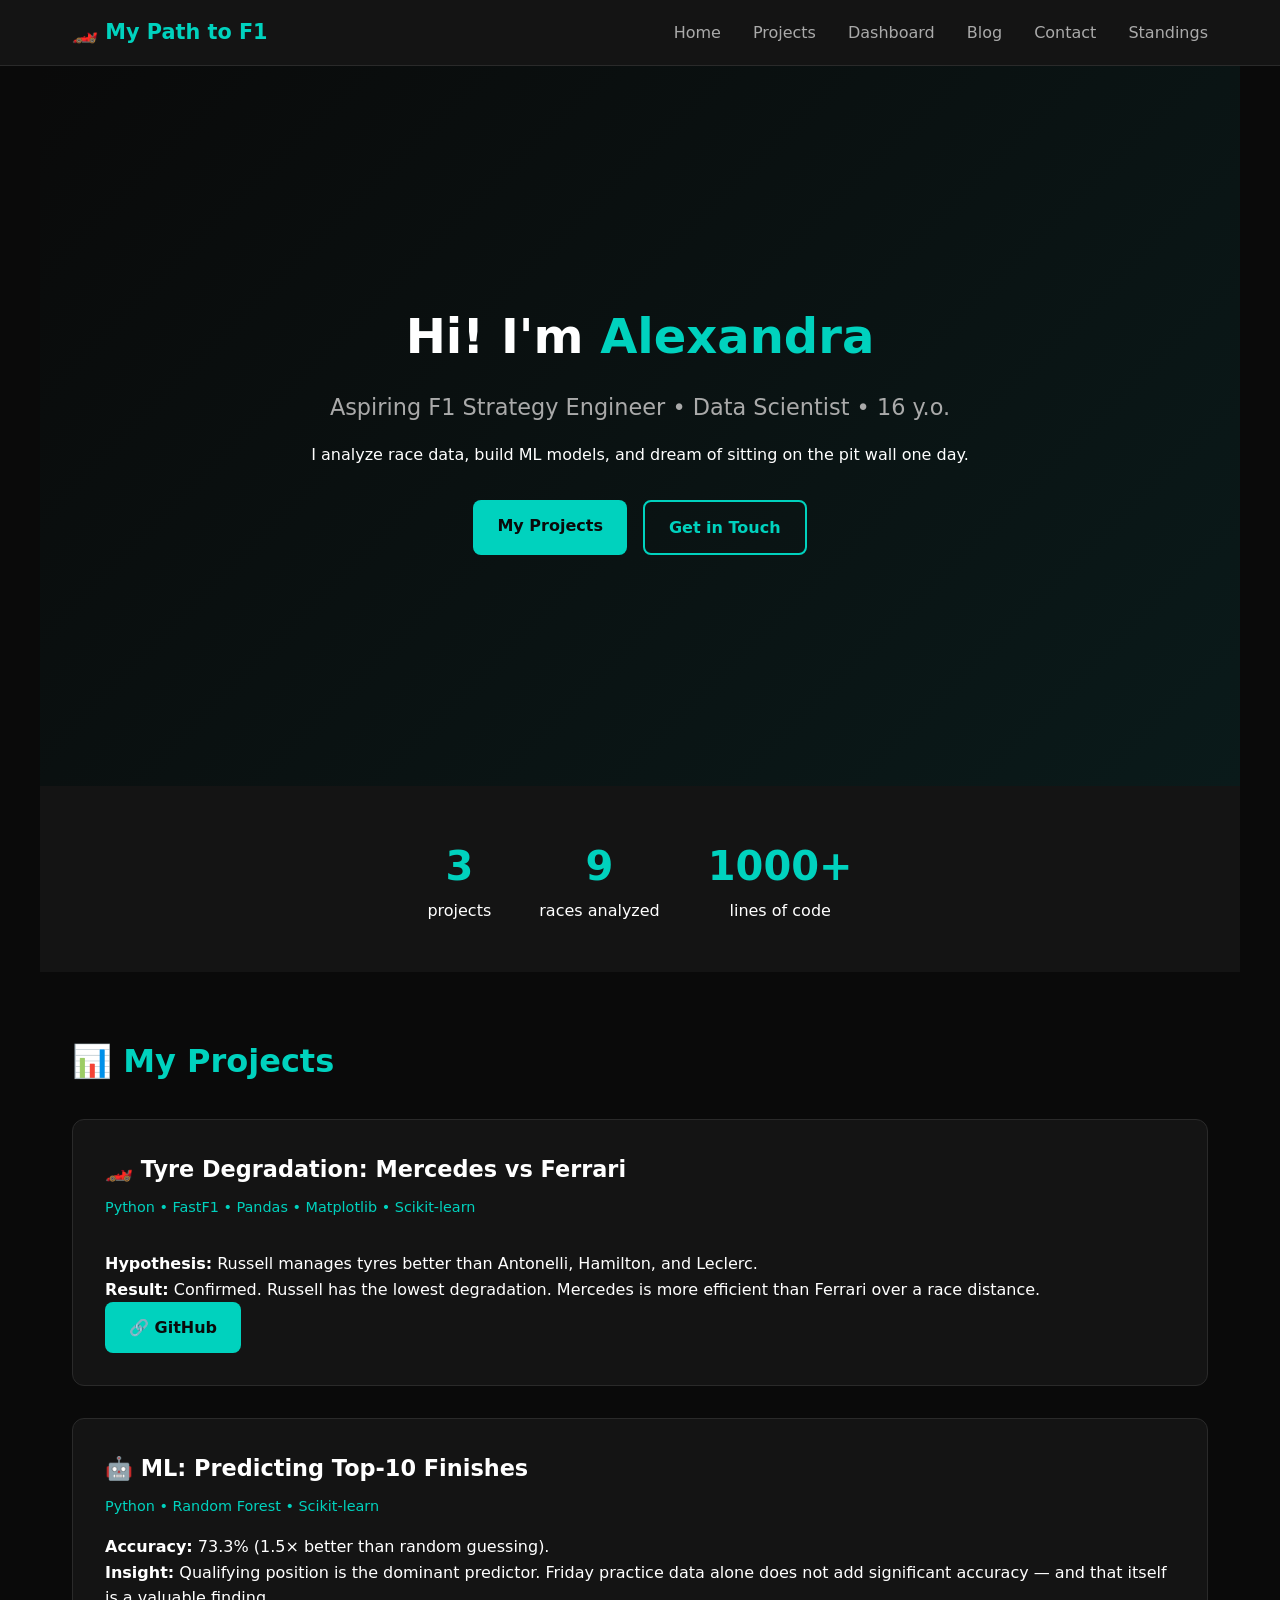
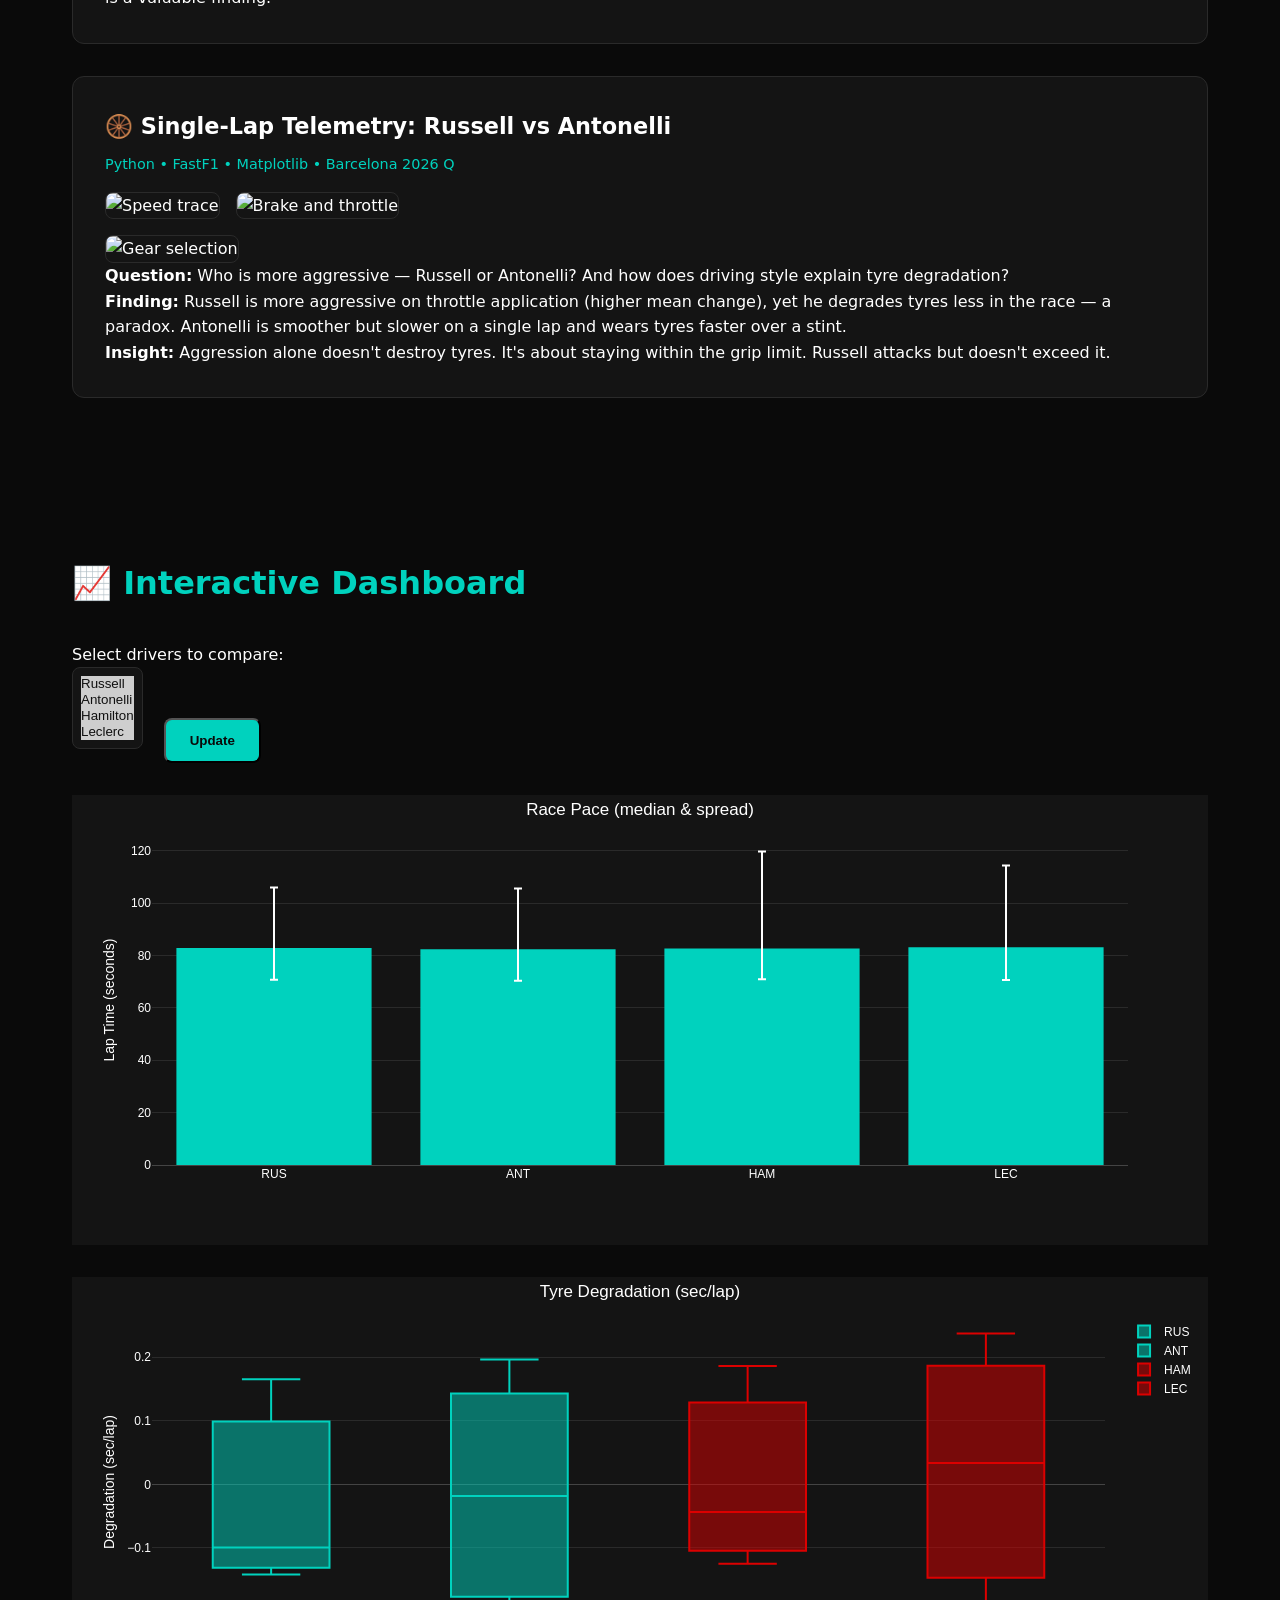
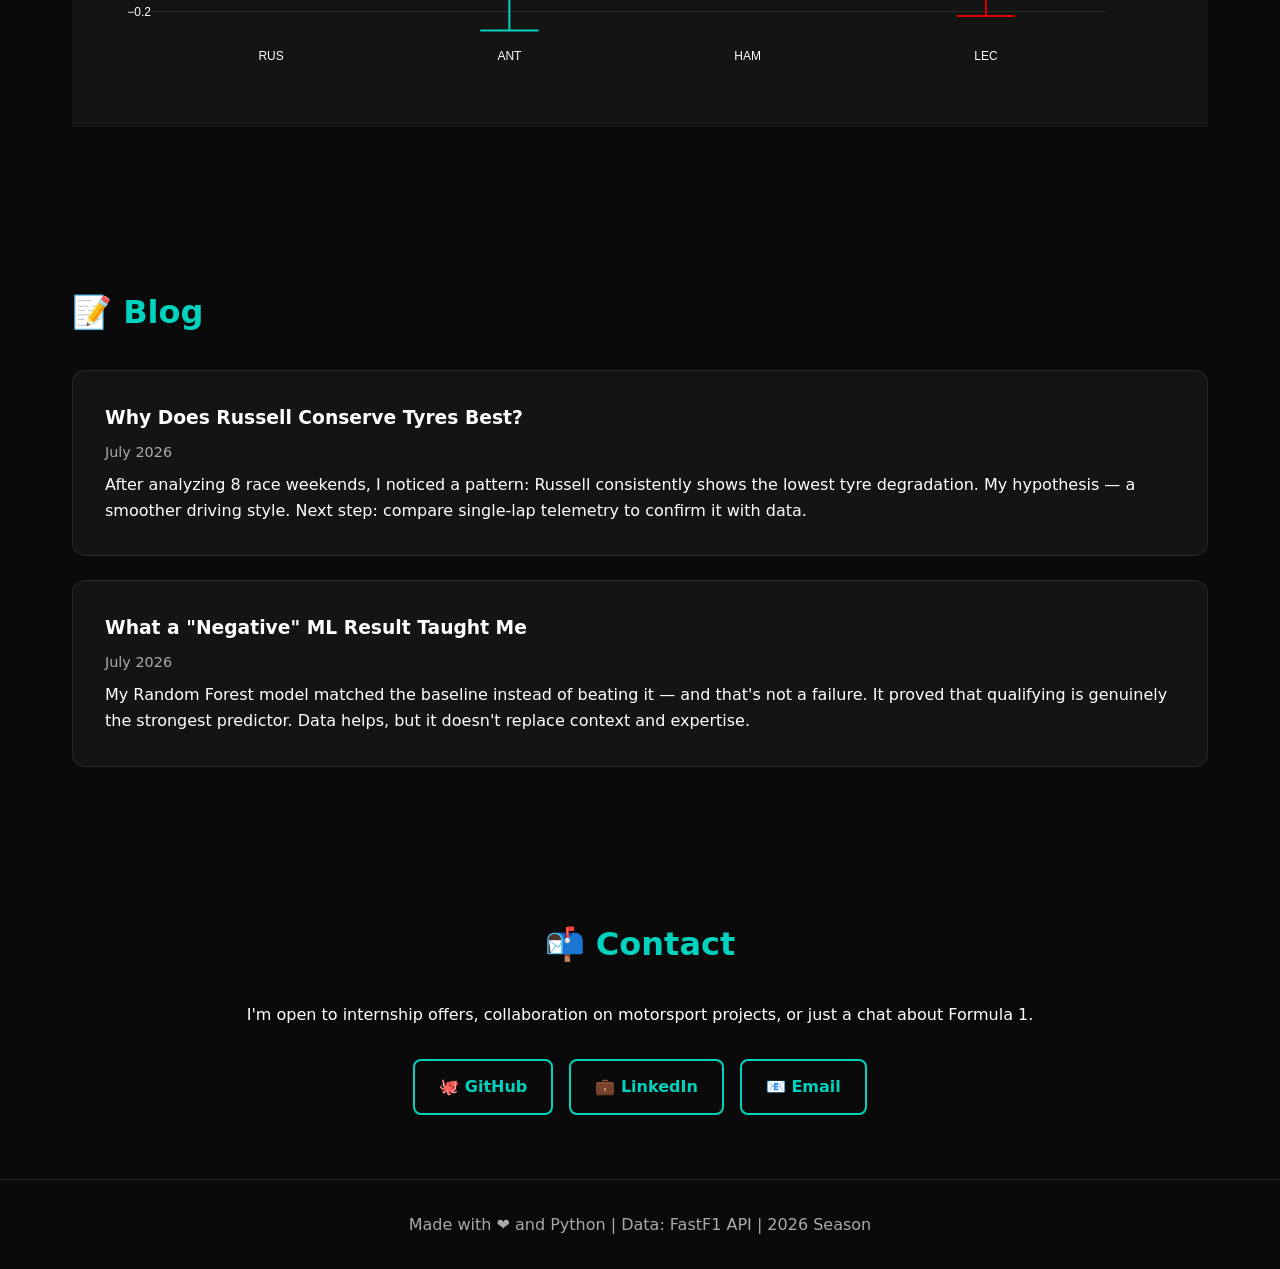
==== index.html @ 81113332 "Update index.html" ====
<!DOCTYPE html>
<html lang="en">

<head>
    <meta charset="UTF-8">
    <meta name="viewport" content="width=device-width, initial-scale=1.0">
    <title>My Path to F1 | Portfolio</title>
    <link rel="stylesheet" href="style.css">
    <script src="https://cdn.plot.ly/plotly-2.32.0.min.js"></script>
</head>

<body>

    <!-- Navigation -->
    <nav>
        <div class="nav-container">
            <a href="#" class="logo">🏎️ My Path to F1</a>
            <ul>
                <li><a href="#hero">Home</a></li>
                <li><a href="#projects">Projects</a></li>
                <li><a href="#dashboard">Dashboard</a></li>
                <li><a href="#blog">Blog</a></li>
                <li><a href="#contact">Contact</a></li>
                <li><a href="standings.html">Standings</a></li>
            </ul>
        </div>
    </nav>

    <!-- Hero -->
    <section id="hero">
        <div class="hero-content">
            <h1>Hi! I'm <span class="accent">Alexandra</span></h1>
            <p class="subtitle">Aspiring F1 Strategy Engineer • Data Scientist • 16 y.o.</p>
            <p>I analyze race data, build ML models, and dream of sitting on the pit wall one day.</p>
            <div class="hero-buttons">
                <a href="#projects" class="btn btn-primary">My Projects</a>
                <a href="#contact" class="btn btn-outline">Get in Touch</a>
            </div>
        </div>
    </section>

    <!-- Stats -->
    <section id="stats">
        <div class="stat"><span class="stat-number">3</span> projects</div>
        <div class="stat"><span class="stat-number">9</span> races analyzed</div>
        <div class="stat"><span class="stat-number">1000+</span> lines of code</div>
    </section>

    <!-- Projects -->
    <section id="projects">
        <h2>📊 My Projects</h2>

        <!-- Project 1 -->
        <div class="project-card">
            <h3>🏎️ Tyre Degradation: Mercedes vs Ferrari</h3>
            <p class="project-tags">Python • FastF1 • Pandas • Matplotlib • Scikit-learn</p>
            <div class="project-images">
            </div>
            <p><strong>Hypothesis:</strong> Russell manages tyres better than Antonelli, Hamilton, and Leclerc.</p>
            <p><strong>Result:</strong> Confirmed. Russell has the lowest degradation. Mercedes is more efficient than Ferrari over a race distance.</p>
            <a href="https://github.com/sasha2203sasha/mercedes-2026-analysis" class="btn btn-primary" target="_blank">🔗 GitHub</a>
        </div>

        <!-- Project 2 -->
        <div class="project-card">
            <h3>🤖 ML: Predicting Top-10 Finishes</h3>
            <p class="project-tags">Python • Random Forest • Scikit-learn</p>
            <p><strong>Accuracy:</strong> 73.3% (1.5× better than random guessing).</p>
            <p><strong>Insight:</strong> Qualifying position is the dominant predictor. Friday practice data alone does not add significant accuracy — and that itself is a valuable finding.</p>
        </div>

        <!-- Project 3 -->
<div class="project-card">
<h3>🛞 Single-Lap Telemetry: Russell vs Antonelli</h3>
<p class="project-tags">Python • FastF1 • Matplotlib • Barcelona 2026 Q</p>
<div class="project-images">
<img src="outputs/telemetry_speed.png" alt="Speed trace" class="project-img">
<img src="outputs/telemetry_brake_throttle.png" alt="Brake and throttle" class="project-img">
</div>
<img src="outputs/telemetry_gears.png" alt="Gear selection" class="project-img single">
<p><strong>Question:</strong> Who is more aggressive — Russell or Antonelli? And how does driving style explain tyre degradation?</p>
<p><strong>Finding:</strong> Russell is more aggressive on throttle application (higher mean change), yet he degrades tyres less in the race — a paradox. Antonelli is smoother but slower on a single lap and wears tyres faster over a stint.</p>
<p><strong>Insight:</strong> Aggression alone doesn't destroy tyres. It's about staying within the grip limit. Russell attacks but doesn't exceed it.</p>
</div>
    </section>

    <!-- Dashboard -->
    <section id="dashboard">
        <h2>📈 Interactive Dashboard</h2>
        <p>Select drivers to compare:</p>
        <div id="dashboard-controls">
            <select id="driver-select" multiple>
<option value="RUS" selected>Russell</option>
<option value="ANT" selected>Antonelli</option>
<option value="HAM" selected>Hamilton</option>
<option value="LEC" selected>Leclerc</option>
</select>
            <button onclick="updateDashboard()" class="btn btn-primary">Update</button>
        </div>
        <div id="plot-pace"></div>
        <div id="plot-deg"></div>
    </section>

    <!-- Blog -->
    <section id="blog">
        <h2>📝 Blog</h2>

        <div class="blog-post">
            <h3>Why Does Russell Conserve Tyres Best?</h3>
            <p class="blog-date">July 2026</p>
            <p>After analyzing 8 race weekends, I noticed a pattern: Russell consistently shows the lowest tyre degradation. My hypothesis — a smoother driving style. Next step: compare single-lap telemetry to confirm it with data.</p>
        </div>

        <div class="blog-post">
            <h3>What a "Negative" ML Result Taught Me</h3>
            <p class="blog-date">July 2026</p>
            <p>My Random Forest model matched the baseline instead of beating it — and that's not a failure. It proved that qualifying is genuinely the strongest predictor. Data helps, but it doesn't replace context and expertise.</p>
        </div>
    </section>

    <!-- Contact -->
    <section id="contact">
        <h2>📬 Contact</h2>
        <p>I'm open to internship offers, collaboration on motorsport projects, or just a chat about Formula 1.</p>
        <div class="contact-links">
            <a href="https://github.com/sasha2203sasha" class="btn btn-outline" target="_blank">🐙 GitHub</a>
            <a href="https://www.linkedin.com/in/alexandra-zharskaya-9a3b1841b?trk=feed_main-feed-card_feed-actor-name" class="btn btn-outline" target="_blank">💼 LinkedIn</a>
            <a href="mailto:sashazharskaya@gmail.com" class="btn btn-outline">📧 Email</a>
        </div>
    </section>

    <!-- Footer -->
    <footer>
        <p>Made with ❤️ and Python | Data: FastF1 API | 2026 Season</p>
    </footer>

    <script src="script.js"></script>
</body>

</html>
---- style.css ----
/* ─── F1 Тёмная тема ─── */

:root {
    --bg: #0a0a0a;
    --surface: #141414;
    --accent: #00D2BE;
    --red: #DC0000;
    --text: #ffffff;
    --text-secondary: #aaaaaa;
    --border: #2a2a2a;
}

* {
    margin: 0;
    padding: 0;
    box-sizing: border-box;
}

body {
    font-family: 'Segoe UI', system-ui, sans-serif;
    background: var(--bg);
    color: var(--text);
    line-height: 1.6;
}


/* Навигация */

nav {
    background: var(--surface);
    border-bottom: 1px solid var(--border);
    position: sticky;
    top: 0;
    z-index: 1000;
    padding: 1rem 0;
}

.nav-container {
    max-width: 1200px;
    margin: 0 auto;
    display: flex;
    justify-content: space-between;
    align-items: center;
    padding: 0 2rem;
}

.logo {
    font-size: 1.3rem;
    font-weight: bold;
    color: var(--accent);
    text-decoration: none;
}

nav ul {
    display: flex;
    list-style: none;
    gap: 2rem;
}

nav a {
    color: var(--text-secondary);
    text-decoration: none;
    transition: color 0.3s;
}

nav a:hover {
    color: var(--accent);
}


/* Hero */

#hero {
    min-height: 80vh;
    display: flex;
    align-items: center;
    justify-content: center;
    text-align: center;
    padding: 2rem;
    background: linear-gradient(135deg, var(--bg) 0%, #0a1a1a 100%);
}

.hero-content {
    max-width: 800px;
}

#hero h1 {
    font-size: 3rem;
    margin-bottom: 1rem;
}

.accent {
    color: var(--accent);
}

.subtitle {
    font-size: 1.4rem;
    color: var(--text-secondary);
    margin-bottom: 1rem;
}

.hero-buttons {
    margin-top: 2rem;
    display: flex;
    gap: 1rem;
    justify-content: center;
}


/* Кнопки */

.btn {
    padding: 0.8rem 1.5rem;
    border-radius: 8px;
    text-decoration: none;
    font-weight: 600;
    transition: all 0.3s;
    display: inline-block;
}

.btn-primary {
    background: var(--accent);
    color: var(--bg);
}

.btn-primary:hover {
    background: #00ffe5;
    transform: translateY(-2px);
}

.btn-outline {
    border: 2px solid var(--accent);
    color: var(--accent);
}

.btn-outline:hover {
    background: var(--accent);
    color: var(--bg);
}


/* Статистика */

#stats {
    display: flex;
    justify-content: center;
    gap: 3rem;
    padding: 3rem 2rem;
    background: var(--surface);
    flex-wrap: wrap;
}

.stat {
    text-align: center;
}

.stat-number {
    display: block;
    font-size: 2.5rem;
    font-weight: bold;
    color: var(--accent);
}


/* Секции */

section {
    max-width: 1200px;
    margin: 0 auto;
    padding: 4rem 2rem;
}

h2 {
    font-size: 2rem;
    margin-bottom: 2rem;
    color: var(--accent);
}


/* Проекты */

.project-card {
    background: var(--surface);
    border: 1px solid var(--border);
    border-radius: 12px;
    padding: 2rem;
    margin-bottom: 2rem;
}

.project-card h3 {
    font-size: 1.4rem;
    margin-bottom: 0.5rem;
}

.project-tags {
    color: var(--accent);
    font-size: 0.9rem;
    margin-bottom: 1rem;
}

.project-images {
    display: flex;
    gap: 1rem;
    margin: 1rem 0;
    flex-wrap: wrap;
}

.project-img {
    max-width: 48%;
    border-radius: 8px;
    border: 1px solid var(--border);
}

.project-img.single {
    max-width: 100%;
}


/* Дашборд */

#dashboard-controls {
    margin-bottom: 2rem;
}

#driver-select {
    background: var(--surface);
    color: var(--text);
    border: 1px solid var(--border);
    padding: 0.5rem;
    border-radius: 8px;
    margin-right: 1rem;
}

#plot-pace,
#plot-deg {
    margin-bottom: 2rem;
}


/* Блог */

.blog-post {
    background: var(--surface);
    border: 1px solid var(--border);
    border-radius: 12px;
    padding: 2rem;
    margin-bottom: 1.5rem;
}

.blog-date {
    color: var(--text-secondary);
    font-size: 0.9rem;
    margin: 0.5rem 0;
}


/* Контакты */

#contact {
    text-align: center;
}

.contact-links {
    display: flex;
    gap: 1rem;
    justify-content: center;
    margin-top: 2rem;
    flex-wrap: wrap;
}


/* Футер */

footer {
    text-align: center;
    padding: 2rem;
    color: var(--text-secondary);
    border-top: 1px solid var(--border);
}


/* Адаптив */

@media (max-width: 768px) {
    nav ul {
        gap: 1rem;
    }
    #hero h1 {
        font-size: 2rem;
    }
    .project-img {
        max-width: 100%;
    }
}
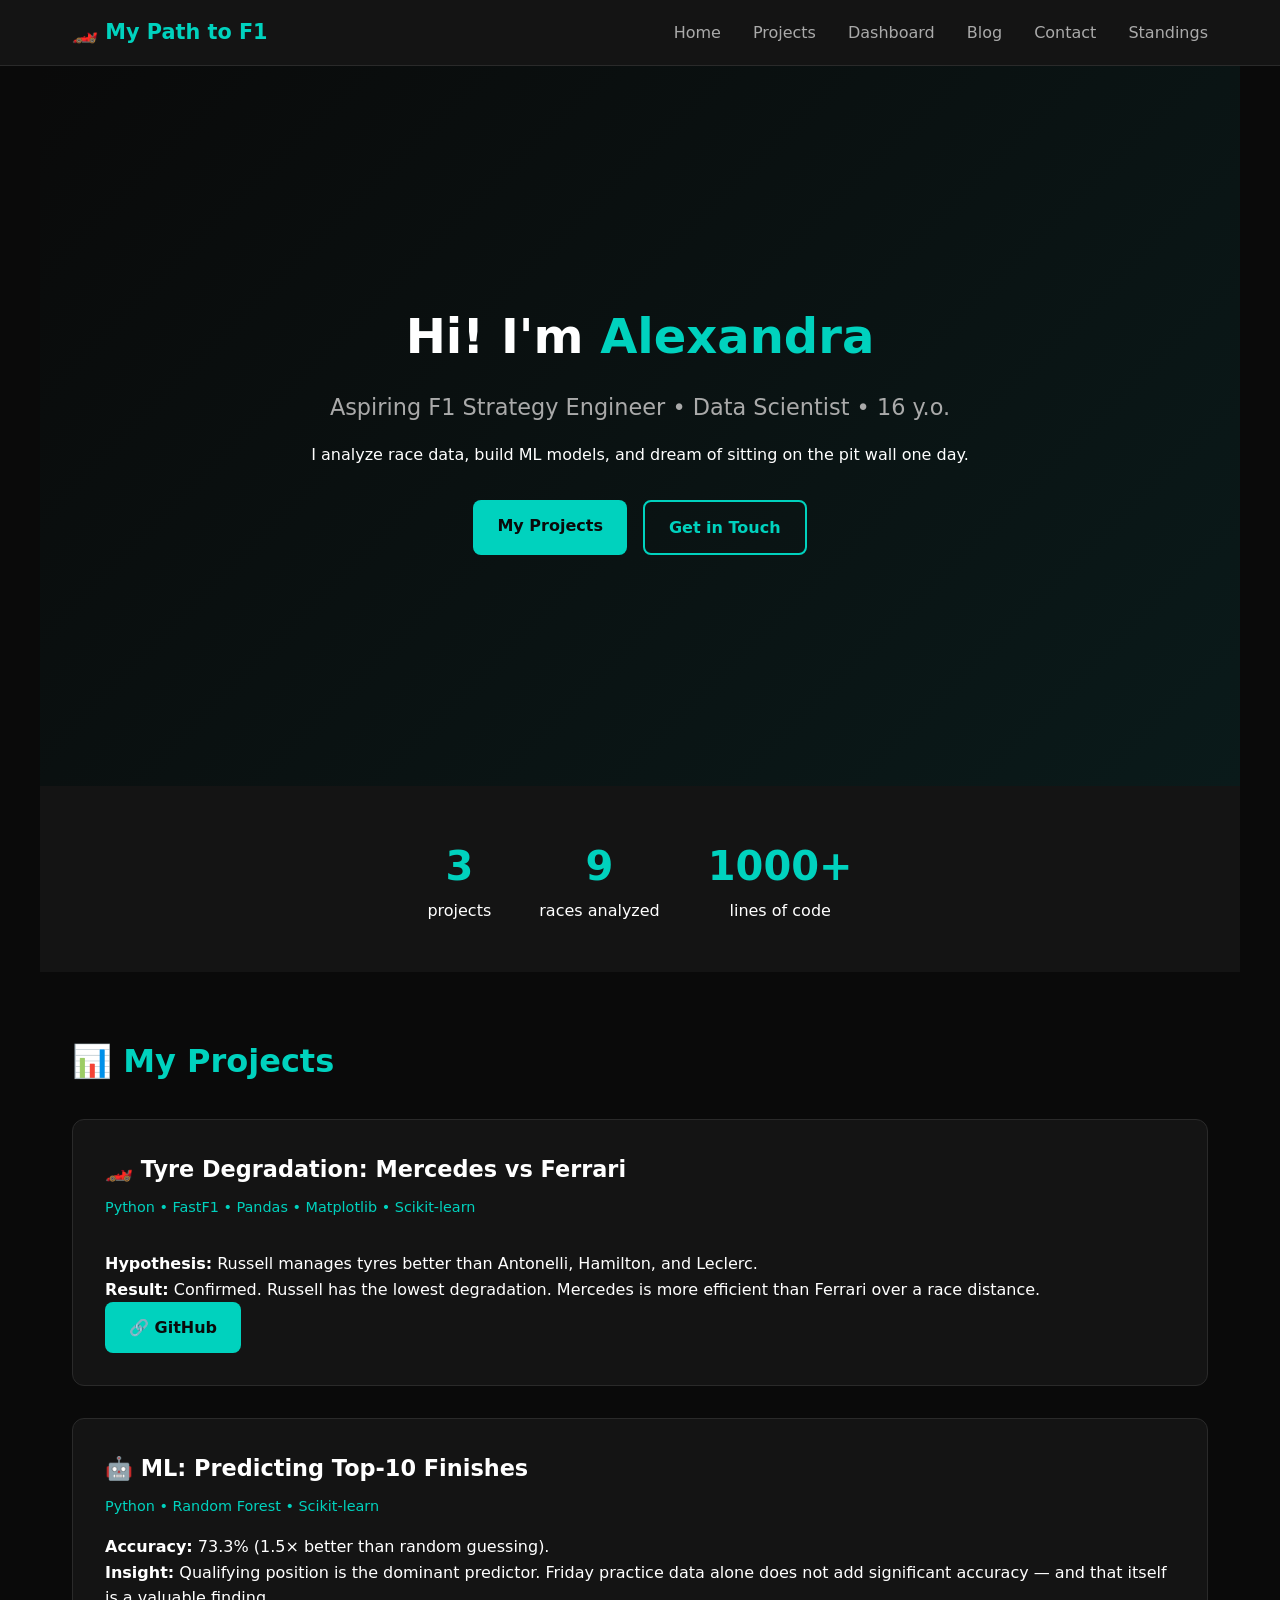
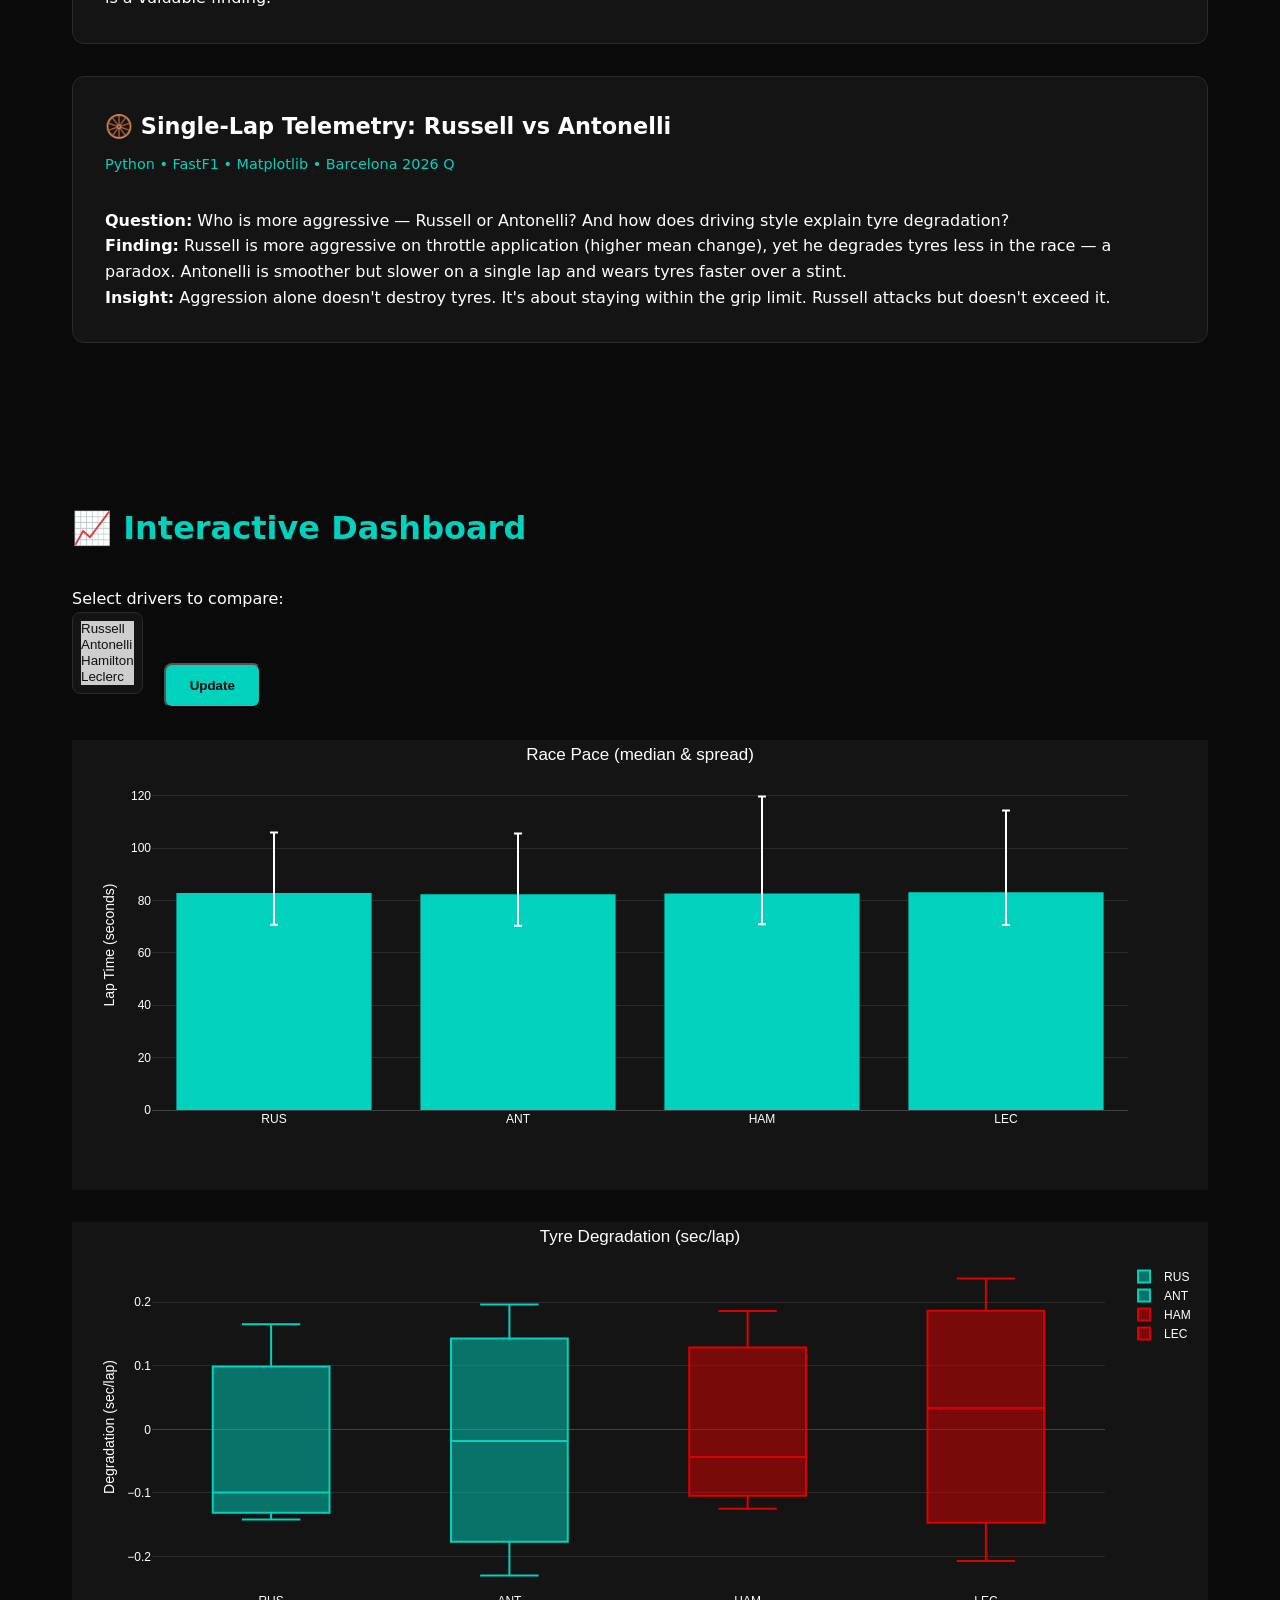
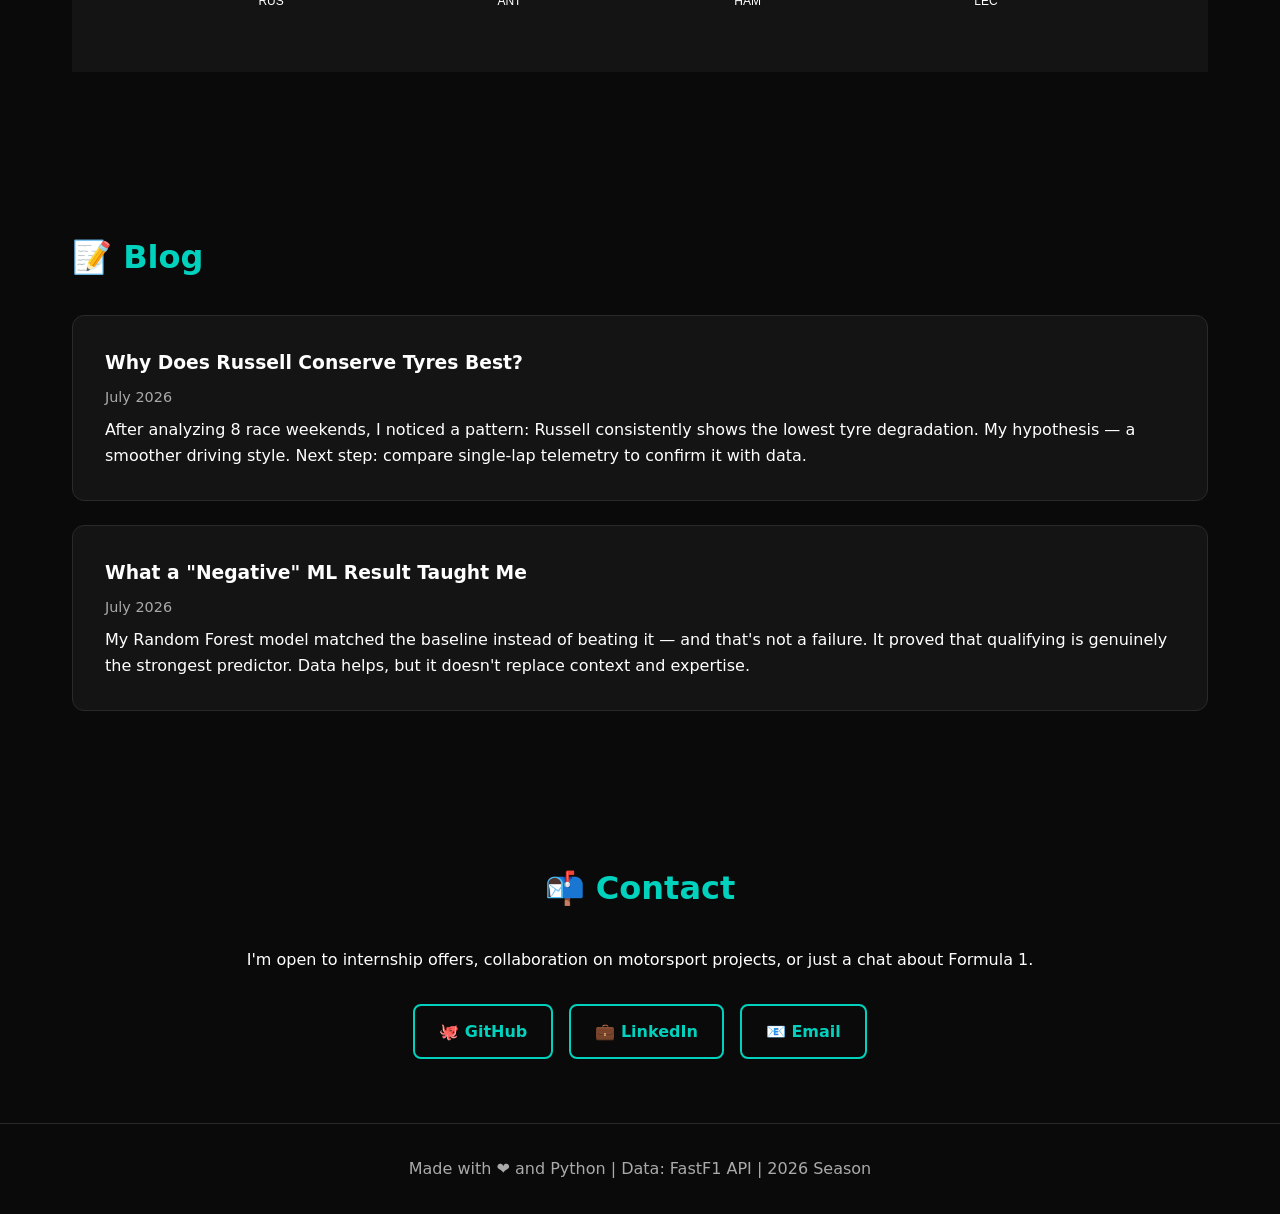
==== commit 62e68cca: "Update index.html" ====
--- a/index.html
+++ b/index.html
@@ -74,10 +74,7 @@
 <h3>🛞 Single-Lap Telemetry: Russell vs Antonelli</h3>
 <p class="project-tags">Python • FastF1 • Matplotlib • Barcelona 2026 Q</p>
 <div class="project-images">
-<img src="outputs/telemetry_speed.png" alt="Speed trace" class="project-img">
-<img src="outputs/telemetry_brake_throttle.png" alt="Brake and throttle" class="project-img">
 </div>
-<img src="outputs/telemetry_gears.png" alt="Gear selection" class="project-img single">
 <p><strong>Question:</strong> Who is more aggressive — Russell or Antonelli? And how does driving style explain tyre degradation?</p>
 <p><strong>Finding:</strong> Russell is more aggressive on throttle application (higher mean change), yet he degrades tyres less in the race — a paradox. Antonelli is smoother but slower on a single lap and wears tyres faster over a stint.</p>
 <p><strong>Insight:</strong> Aggression alone doesn't destroy tyres. It's about staying within the grip limit. Russell attacks but doesn't exceed it.</p>
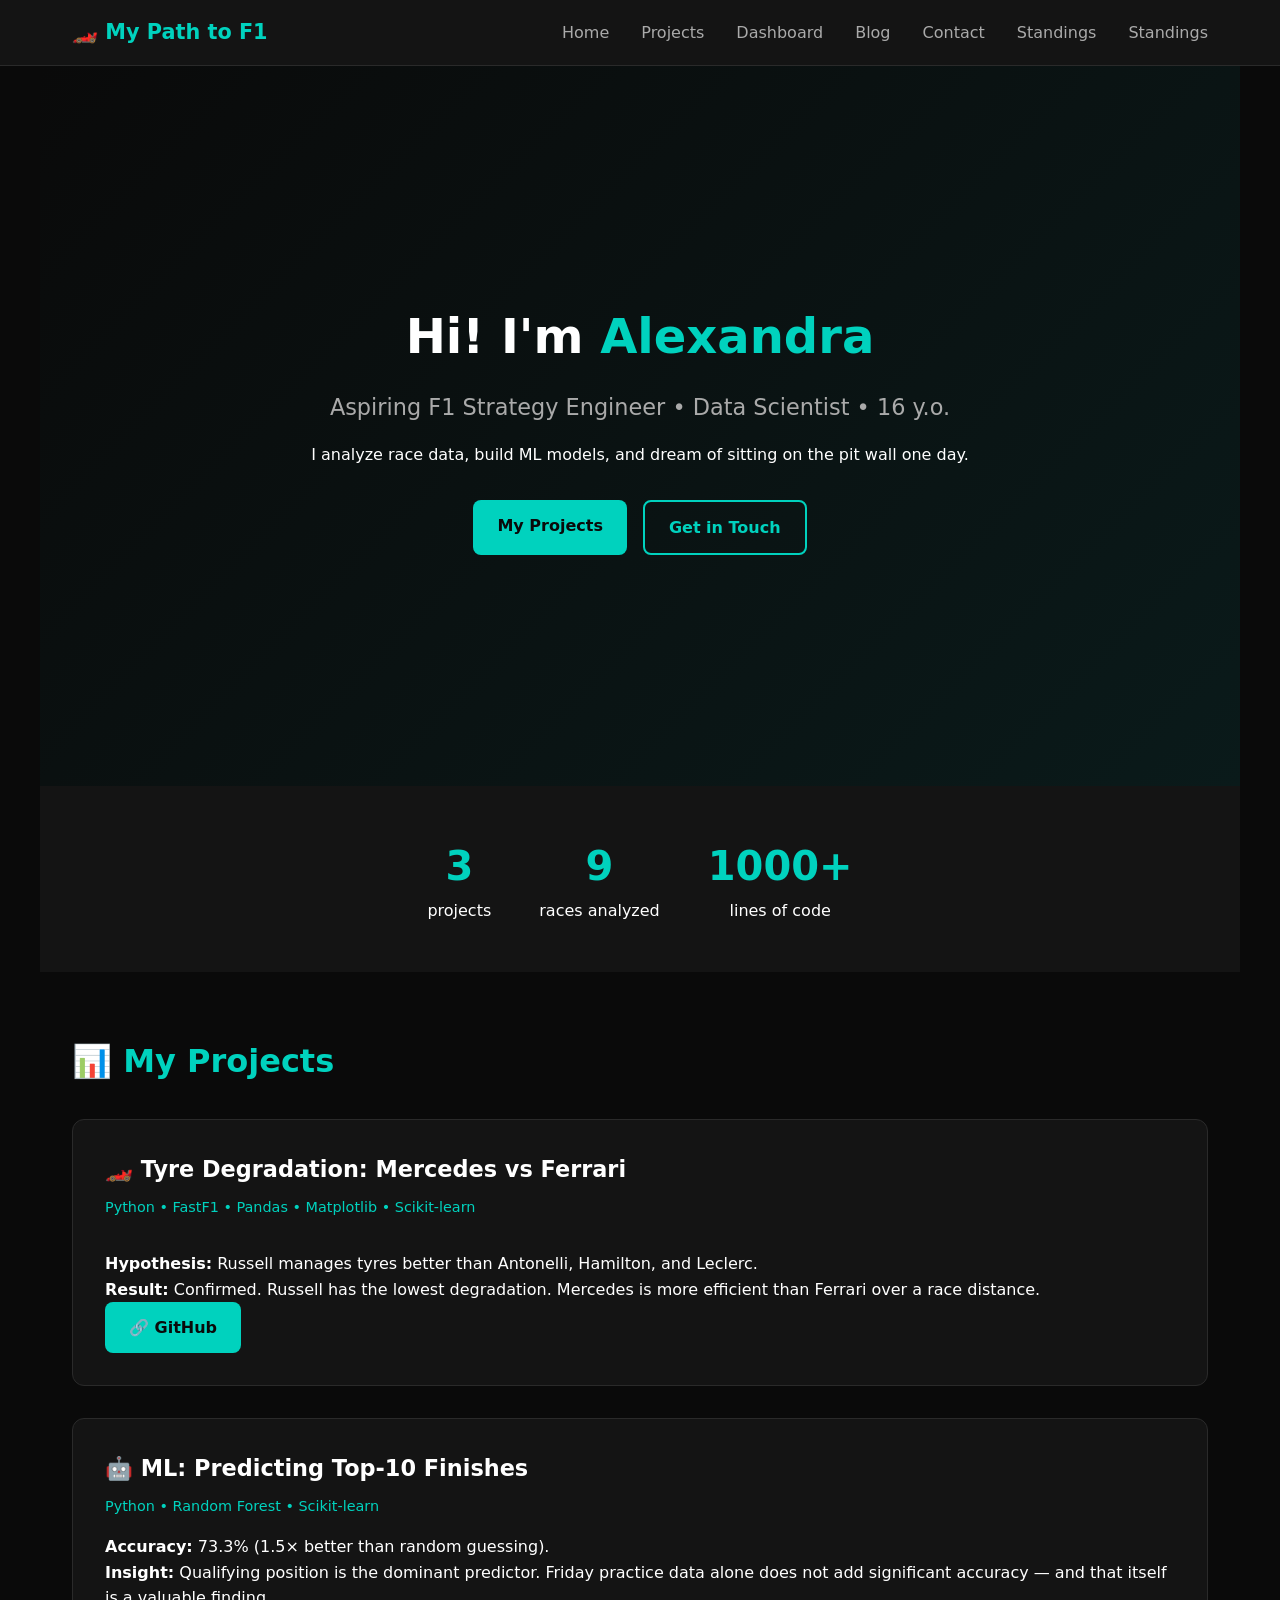
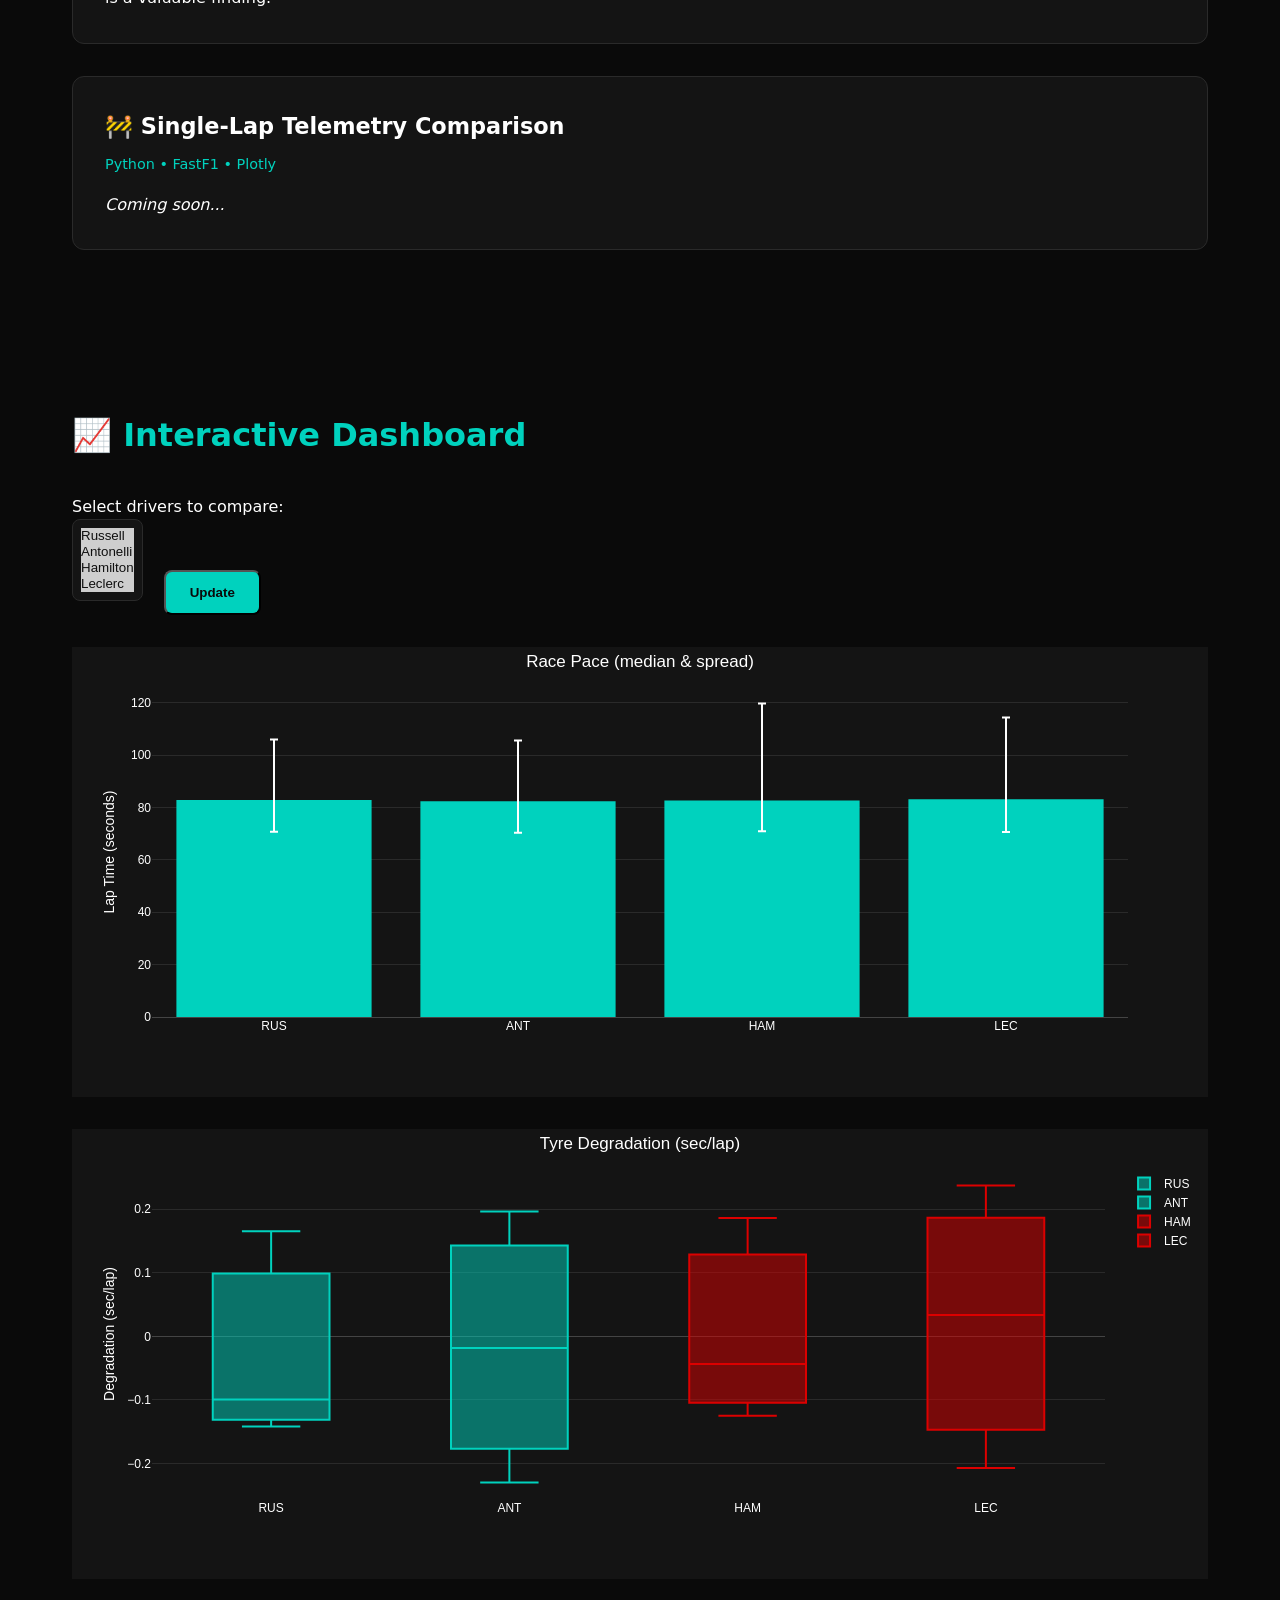
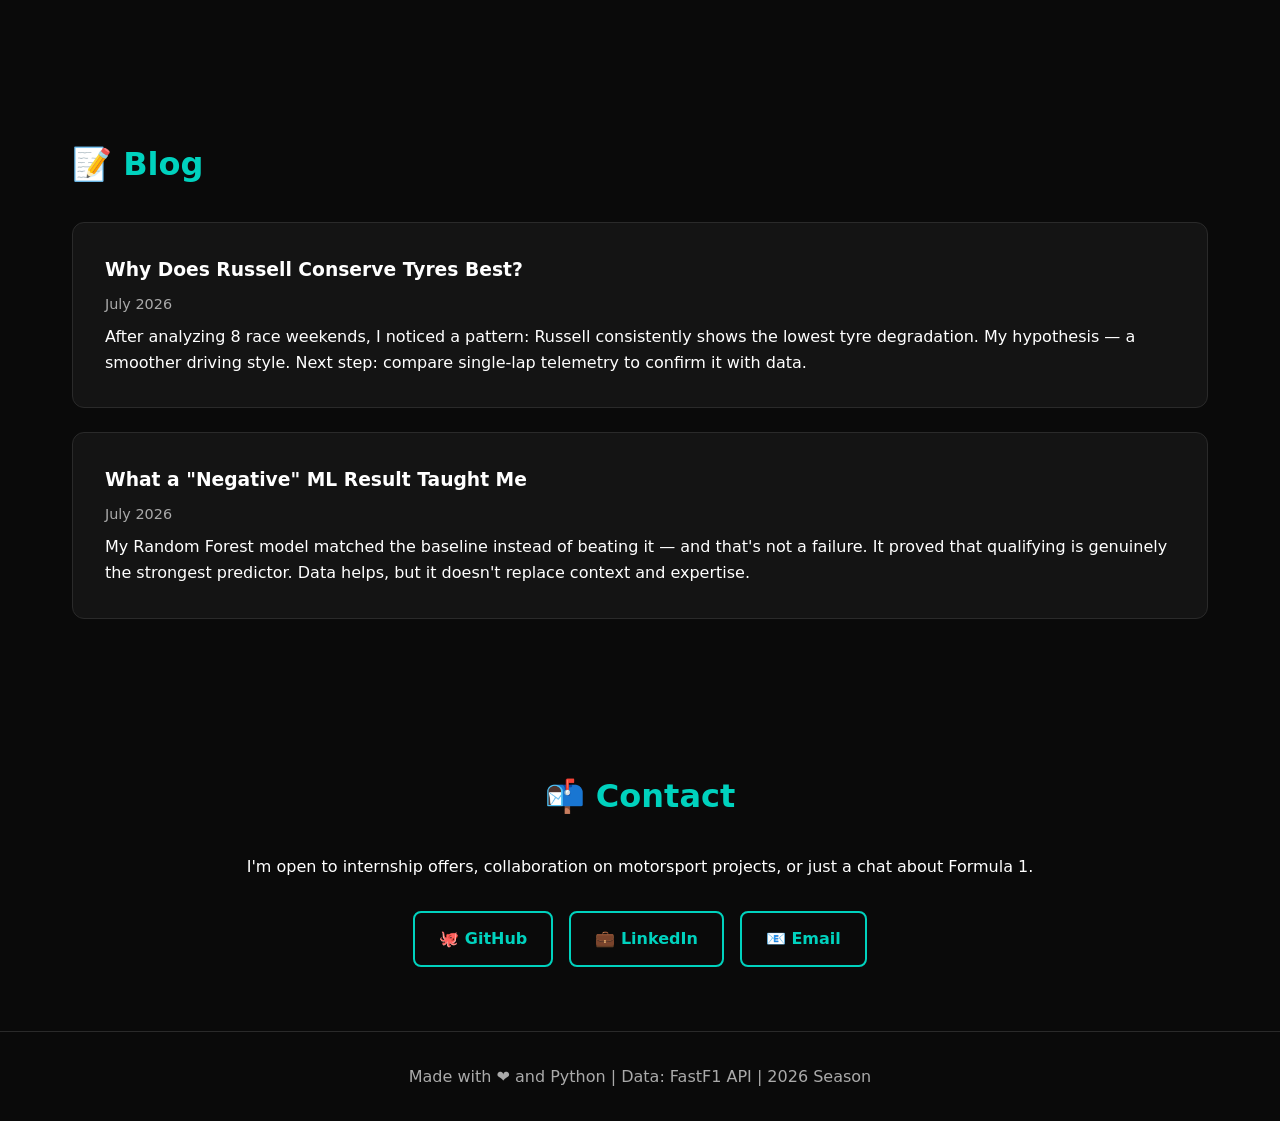
==== commit 8f9db023: "Add files via upload" ====
--- a/index.html
+++ b/index.html
@@ -22,6 +22,7 @@
                 <li><a href="#blog">Blog</a></li>
                 <li><a href="#contact">Contact</a></li>
                 <li><a href="standings.html">Standings</a></li>
+                <li><a href="charts.html">Standings</a></li>
             </ul>
         </div>
     </nav>
@@ -69,16 +70,12 @@
             <p><strong>Insight:</strong> Qualifying position is the dominant predictor. Friday practice data alone does not add significant accuracy — and that itself is a valuable finding.</p>
         </div>
 
-        <!-- Project 3 -->
-<div class="project-card">
-<h3>🛞 Single-Lap Telemetry: Russell vs Antonelli</h3>
-<p class="project-tags">Python • FastF1 • Matplotlib • Barcelona 2026 Q</p>
-<div class="project-images">
-</div>
-<p><strong>Question:</strong> Who is more aggressive — Russell or Antonelli? And how does driving style explain tyre degradation?</p>
-<p><strong>Finding:</strong> Russell is more aggressive on throttle application (higher mean change), yet he degrades tyres less in the race — a paradox. Antonelli is smoother but slower on a single lap and wears tyres faster over a stint.</p>
-<p><strong>Insight:</strong> Aggression alone doesn't destroy tyres. It's about staying within the grip limit. Russell attacks but doesn't exceed it.</p>
-</div>
+        <!-- Project 3 — coming soon -->
+        <div class="project-card">
+            <h3>🚧 Single-Lap Telemetry Comparison</h3>
+            <p class="project-tags">Python • FastF1 • Plotly</p>
+            <p><em>Coming soon...</em></p>
+        </div>
     </section>
 
     <!-- Dashboard -->
@@ -134,4 +131,4 @@
     <script src="script.js"></script>
 </body>
 
-</html>
+</html>
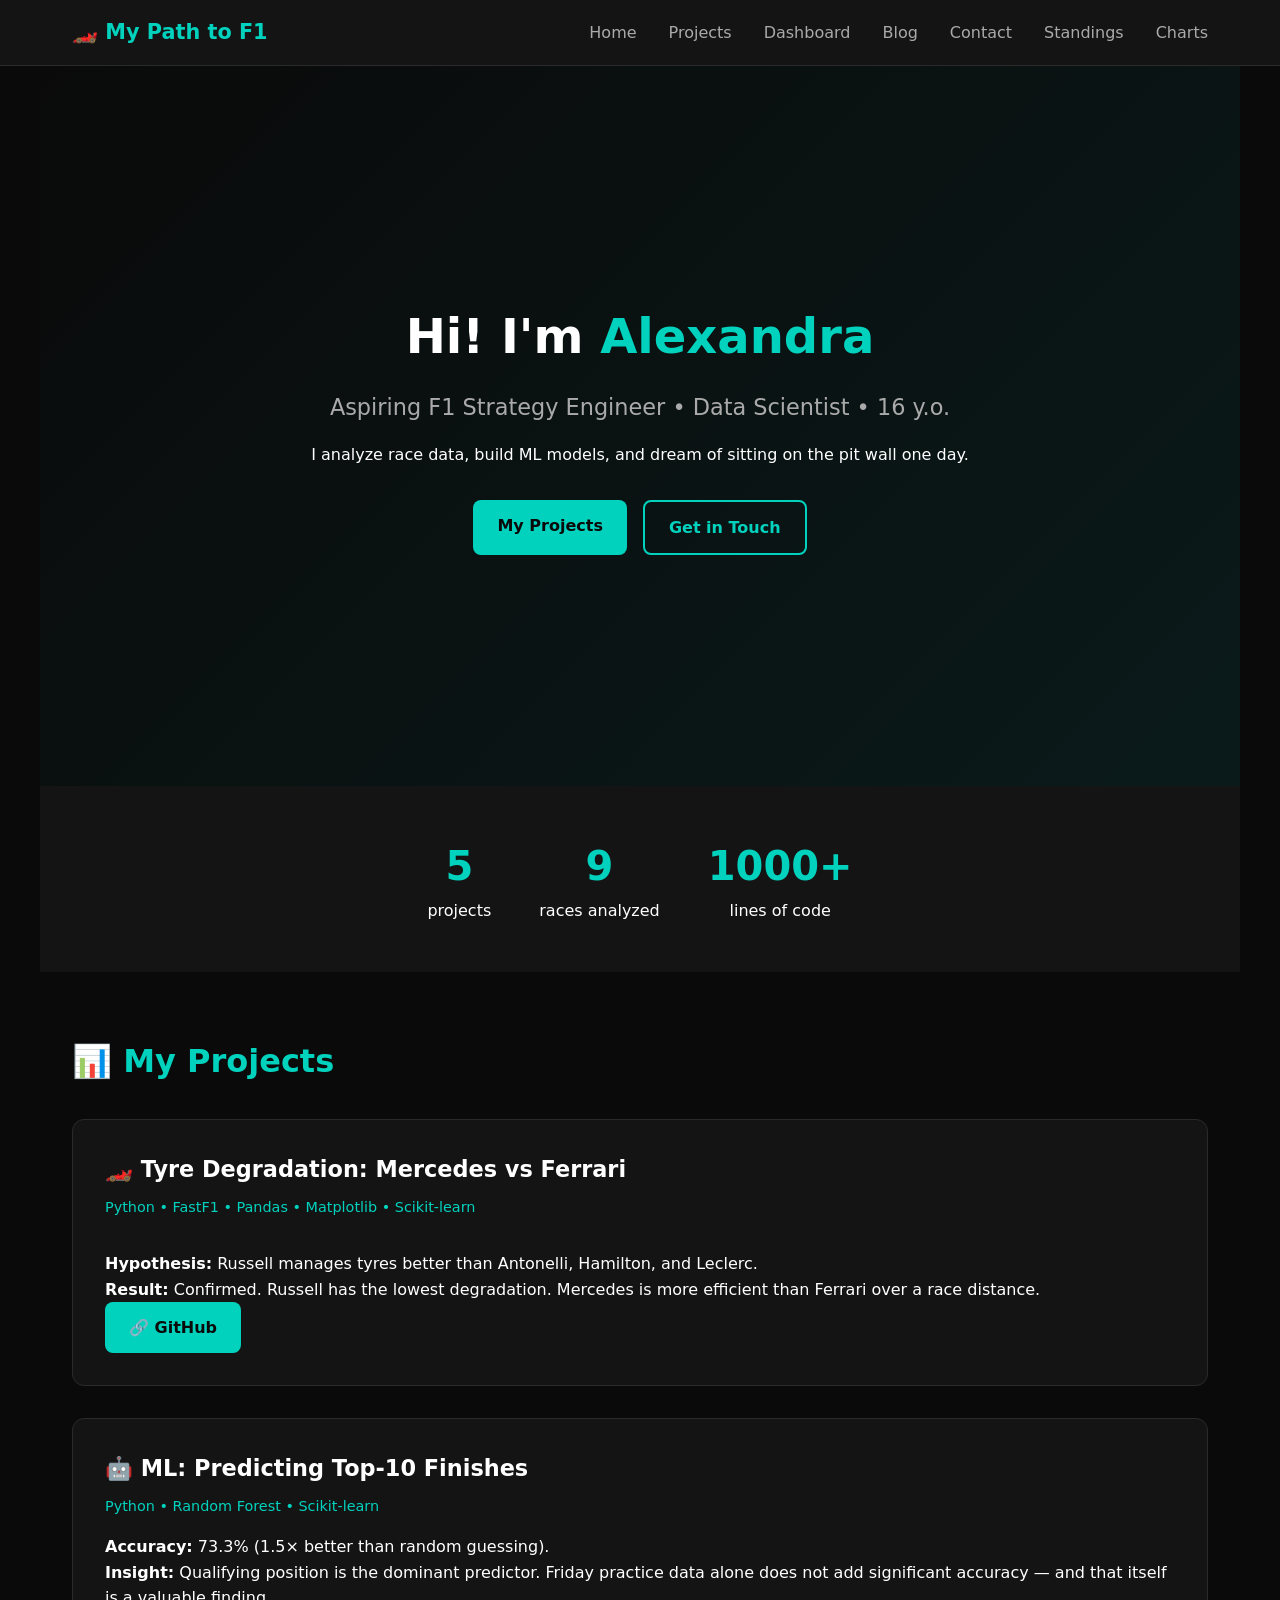
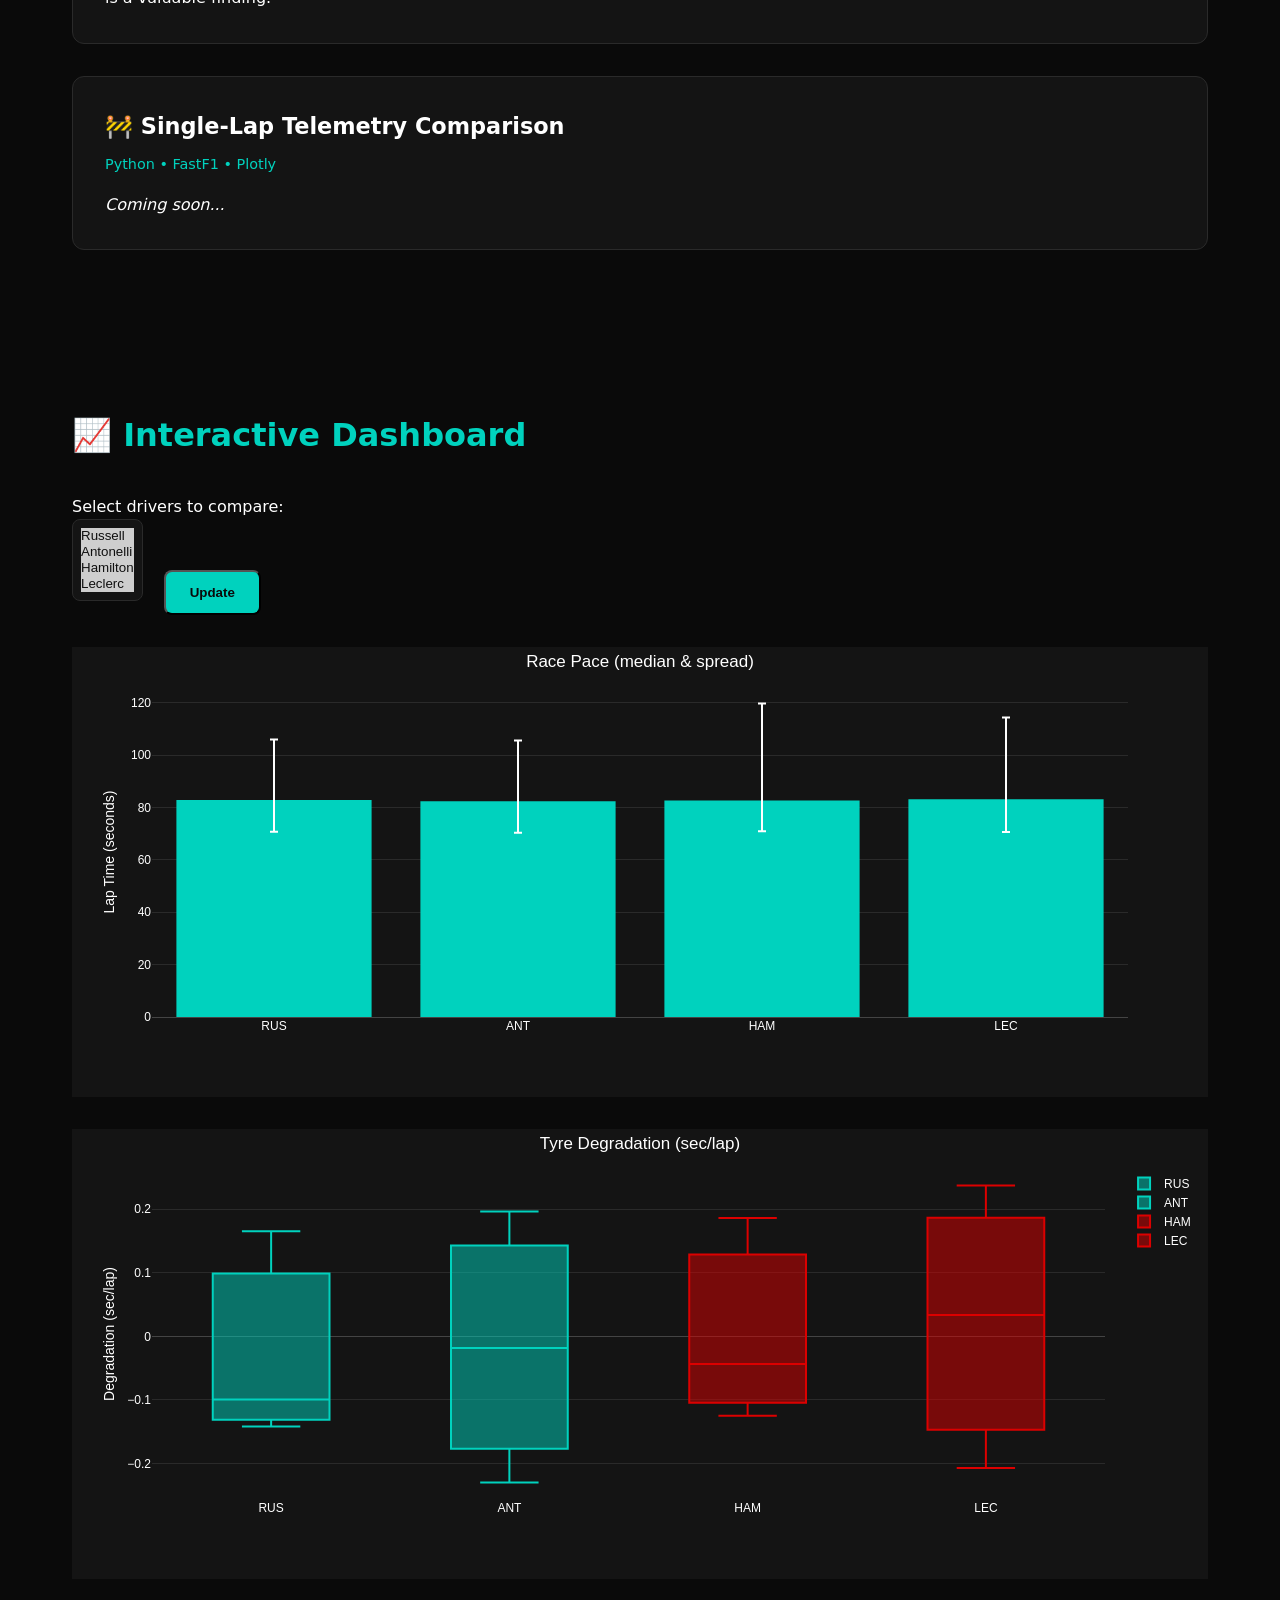
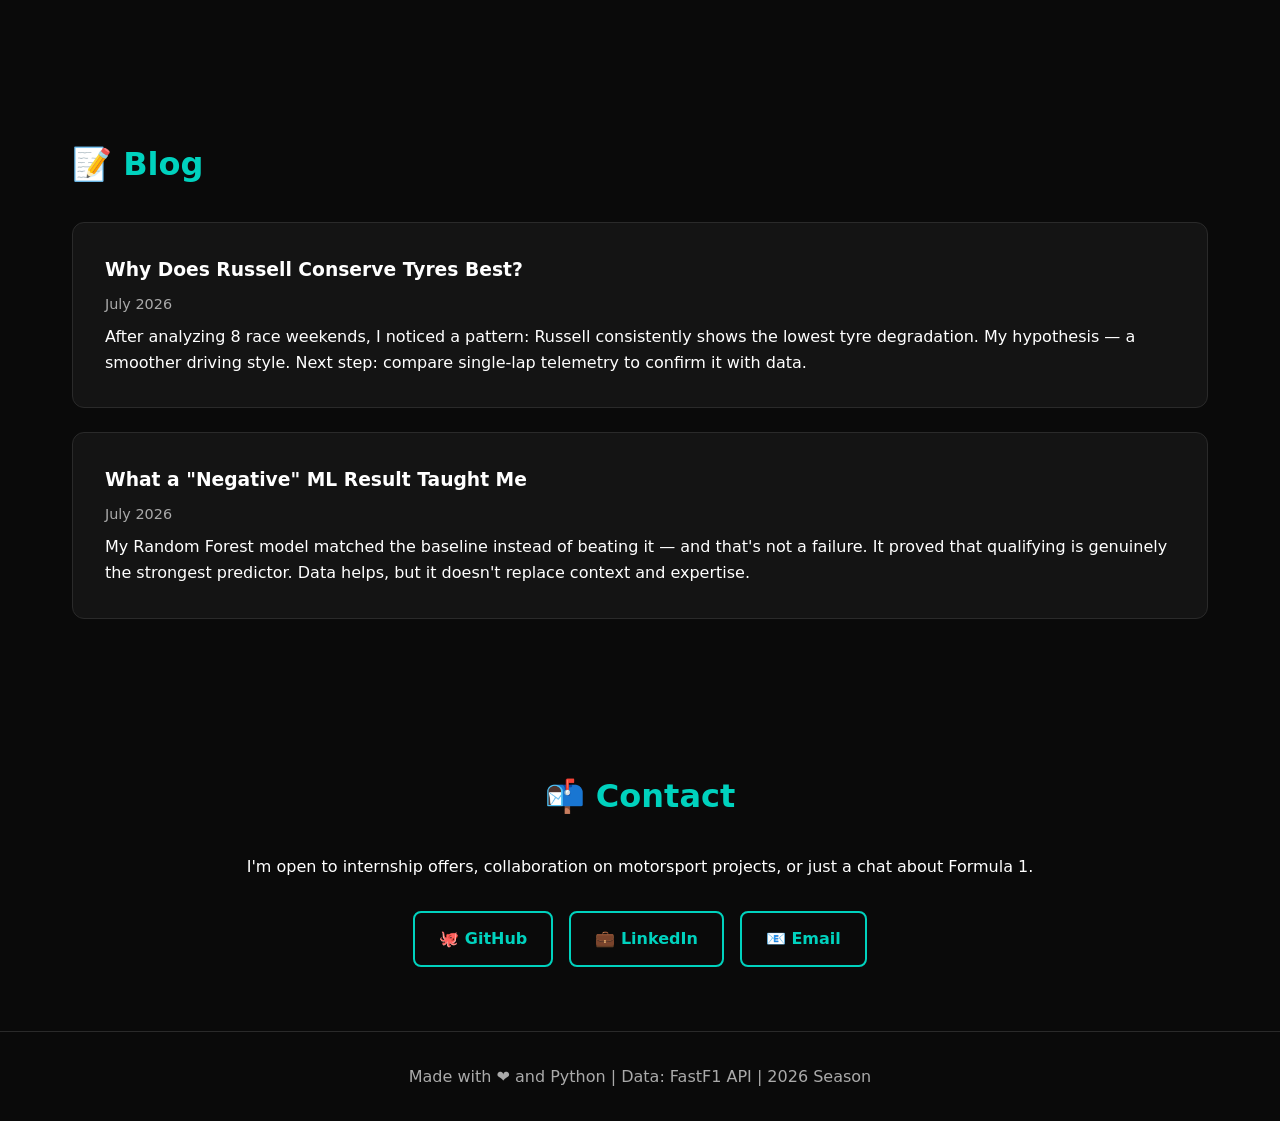
==== commit b5941480: "Add files via upload" ====
--- a/index.html
+++ b/index.html
@@ -22,7 +22,7 @@
                 <li><a href="#blog">Blog</a></li>
                 <li><a href="#contact">Contact</a></li>
                 <li><a href="standings.html">Standings</a></li>
-                <li><a href="charts.html">Standings</a></li>
+                <li><a href="charts.html">Charts</a></li>
             </ul>
         </div>
     </nav>
@@ -42,7 +42,7 @@
 
     <!-- Stats -->
     <section id="stats">
-        <div class="stat"><span class="stat-number">3</span> projects</div>
+        <div class="stat"><span class="stat-number">5</span> projects</div>
         <div class="stat"><span class="stat-number">9</span> races analyzed</div>
         <div class="stat"><span class="stat-number">1000+</span> lines of code</div>
     </section>
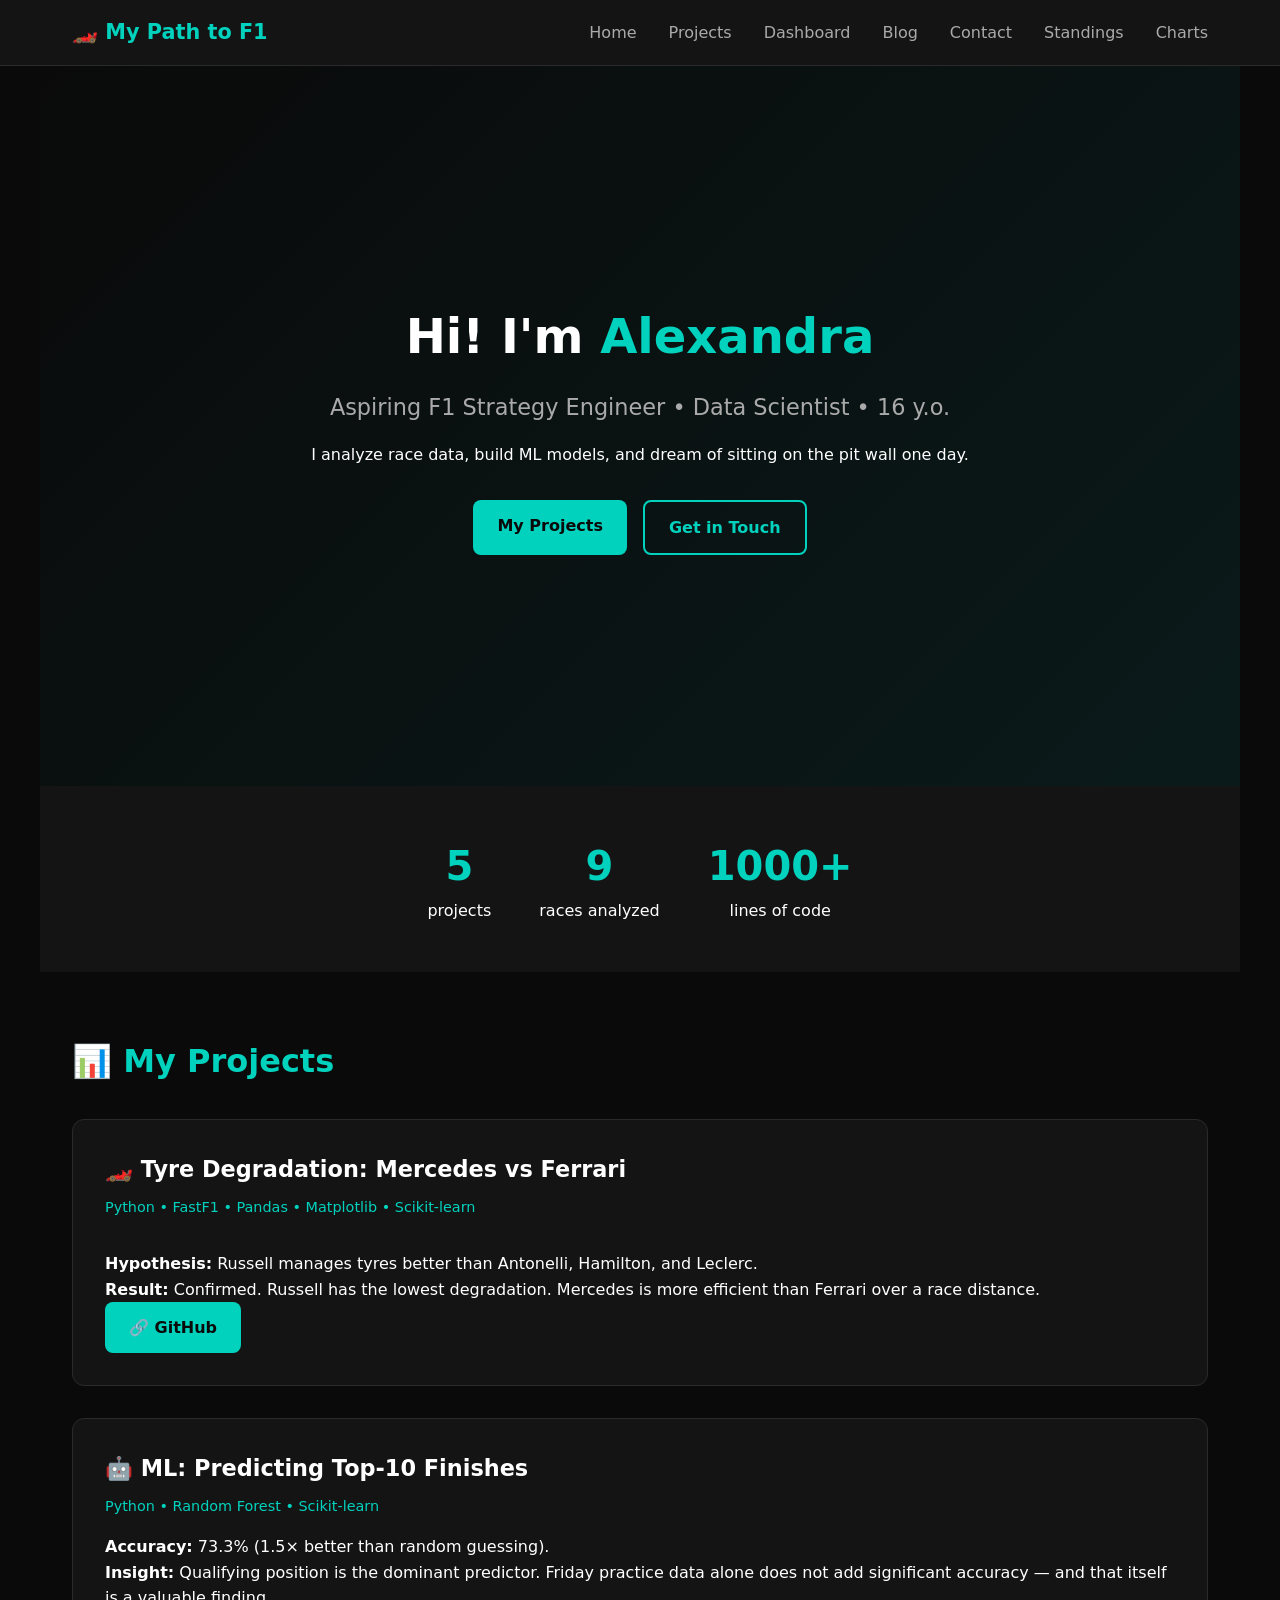
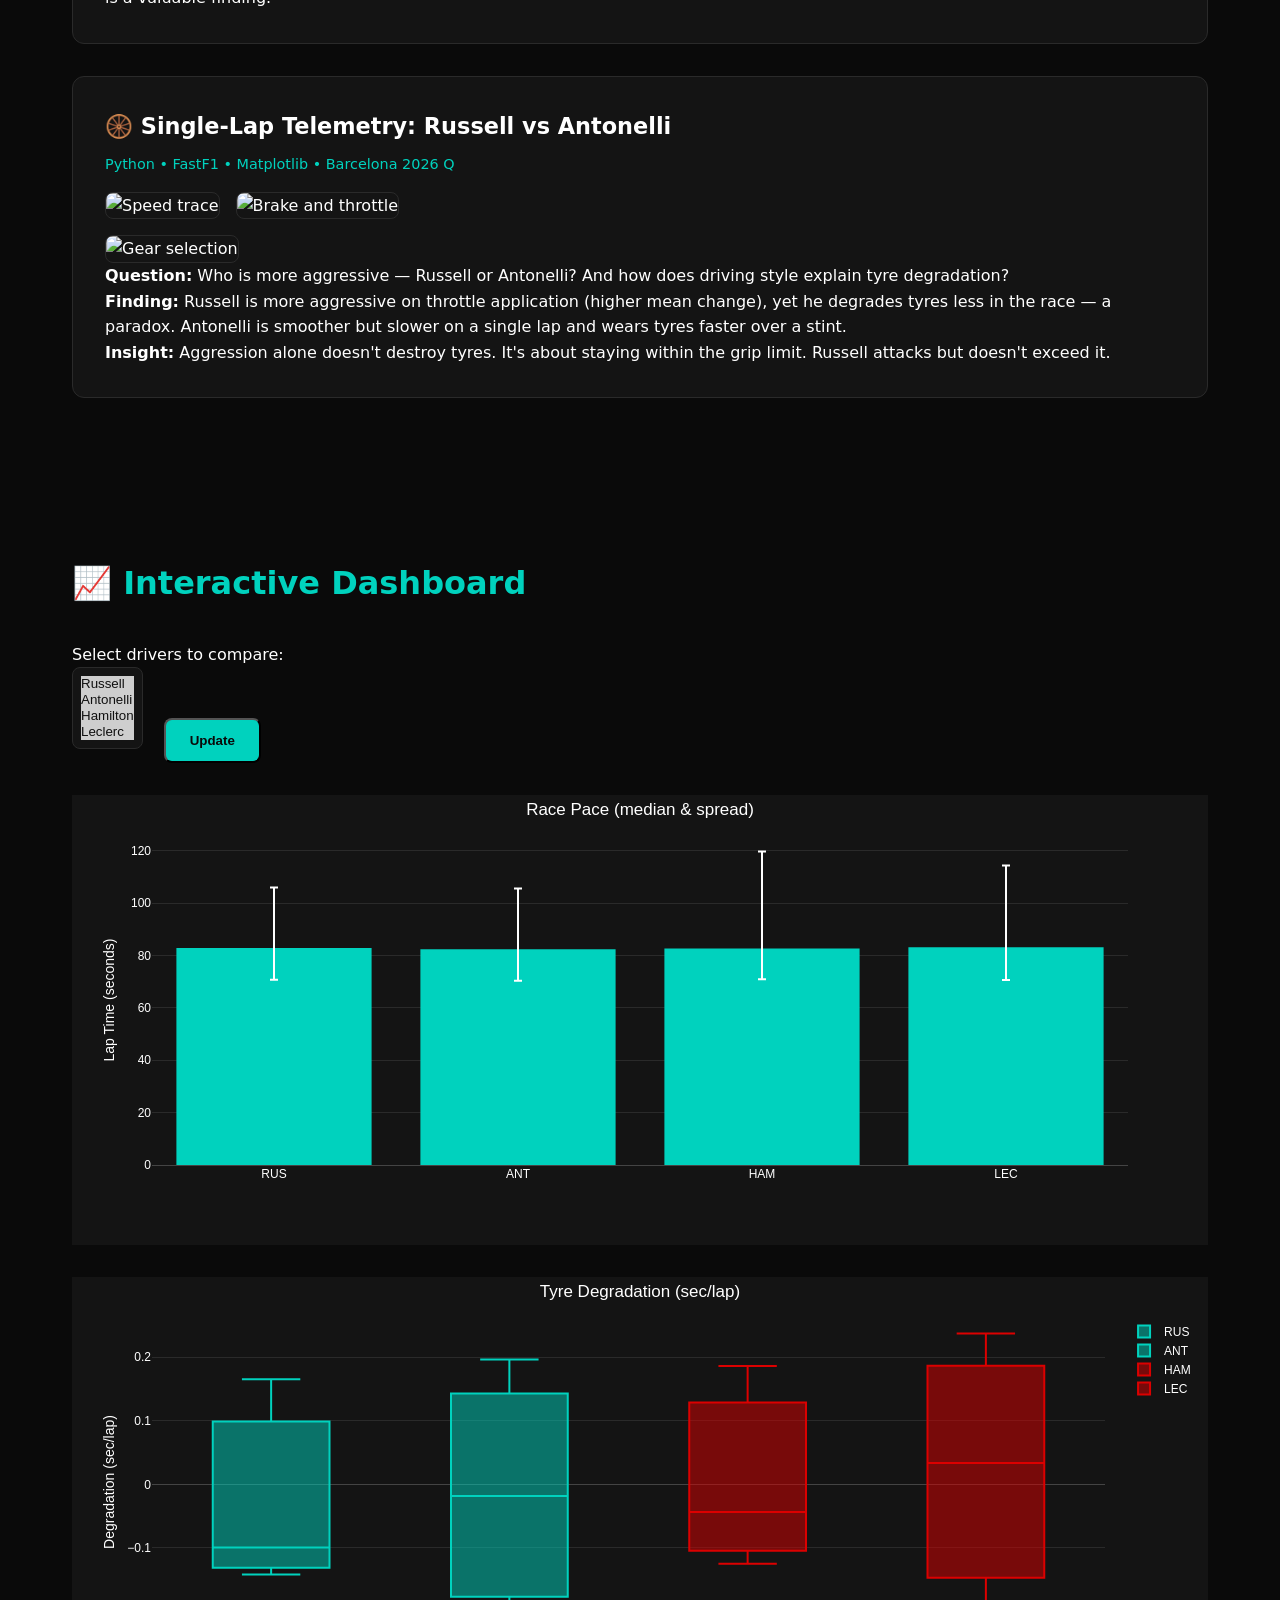
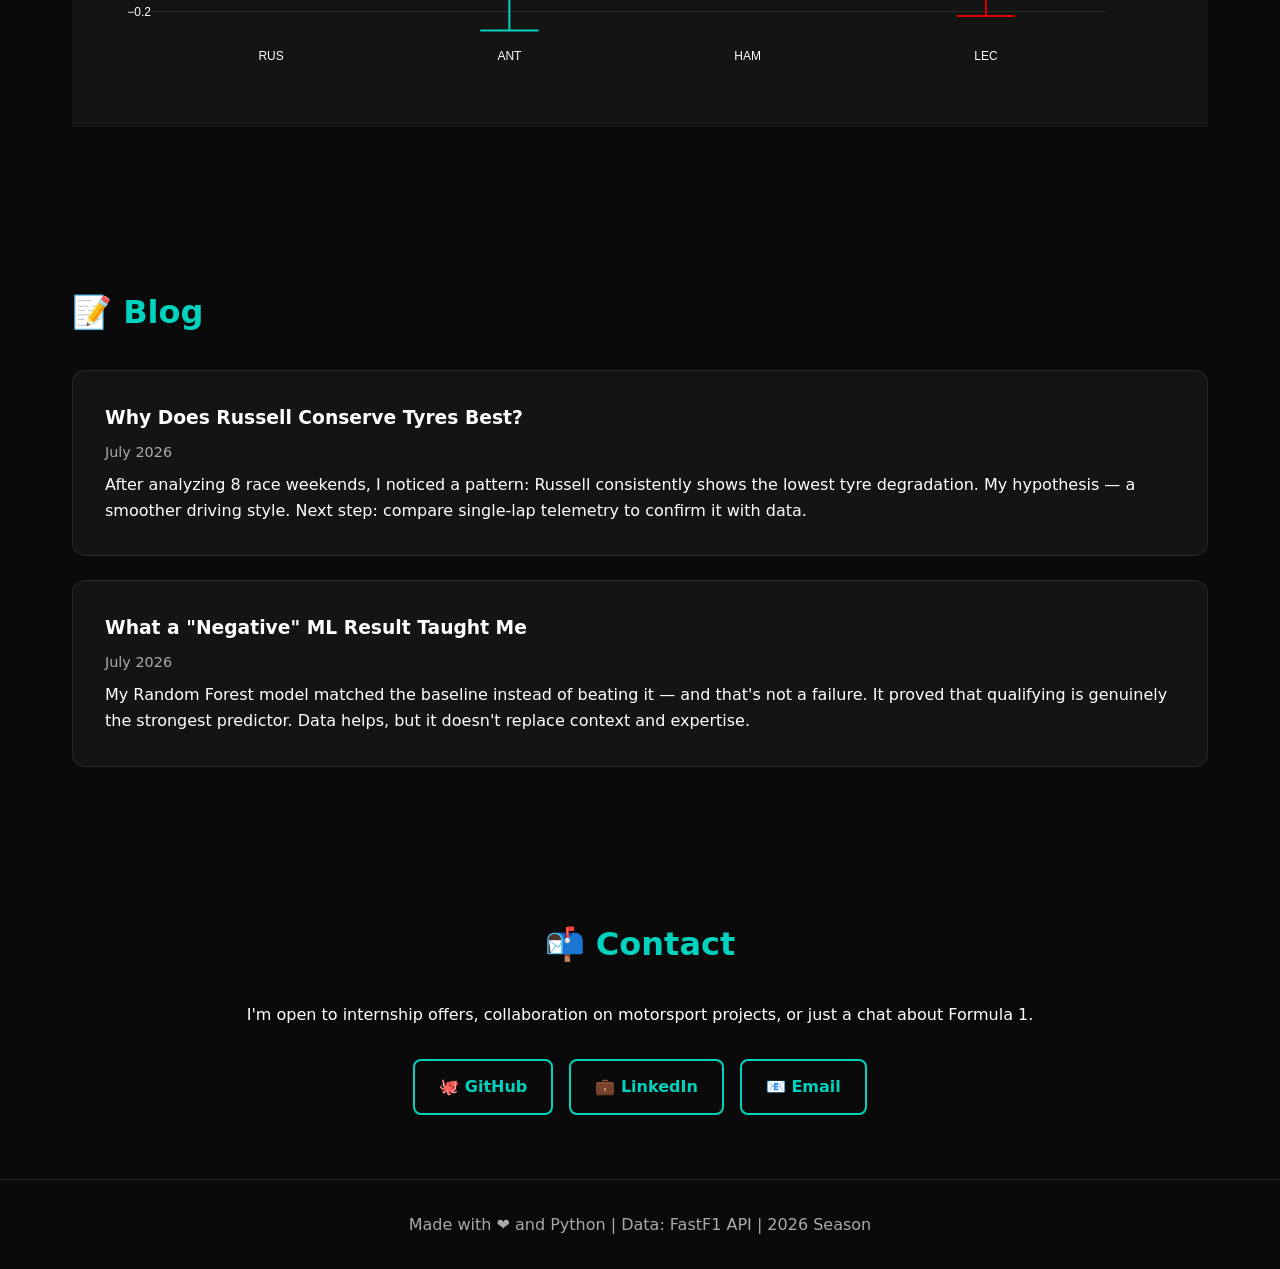
==== commit 8274ab53: "Add files via upload" ====
--- a/index.html
+++ b/index.html
@@ -70,11 +70,18 @@
             <p><strong>Insight:</strong> Qualifying position is the dominant predictor. Friday practice data alone does not add significant accuracy — and that itself is a valuable finding.</p>
         </div>
 
-        <!-- Project 3 — coming soon -->
+        <!-- Project 3 -->
         <div class="project-card">
-            <h3>🚧 Single-Lap Telemetry Comparison</h3>
-            <p class="project-tags">Python • FastF1 • Plotly</p>
-            <p><em>Coming soon...</em></p>
+            <h3>🛞 Single-Lap Telemetry: Russell vs Antonelli</h3>
+            <p class="project-tags">Python • FastF1 • Matplotlib • Barcelona 2026 Q</p>
+            <div class="project-images">
+                <img src="outputs/telemetry_speed.png" alt="Speed trace" class="project-img">
+                <img src="outputs/telemetry_brake_throttle.png" alt="Brake and throttle" class="project-img">
+            </div>
+            <img src="outputs/telemetry_gears.png" alt="Gear selection" class="project-img single">
+            <p><strong>Question:</strong> Who is more aggressive — Russell or Antonelli? And how does driving style explain tyre degradation?</p>
+            <p><strong>Finding:</strong> Russell is more aggressive on throttle application (higher mean change), yet he degrades tyres less in the race — a paradox. Antonelli is smoother but slower on a single lap and wears tyres faster over a stint.</p>
+            <p><strong>Insight:</strong> Aggression alone doesn't destroy tyres. It's about staying within the grip limit. Russell attacks but doesn't exceed it.</p>
         </div>
     </section>
 
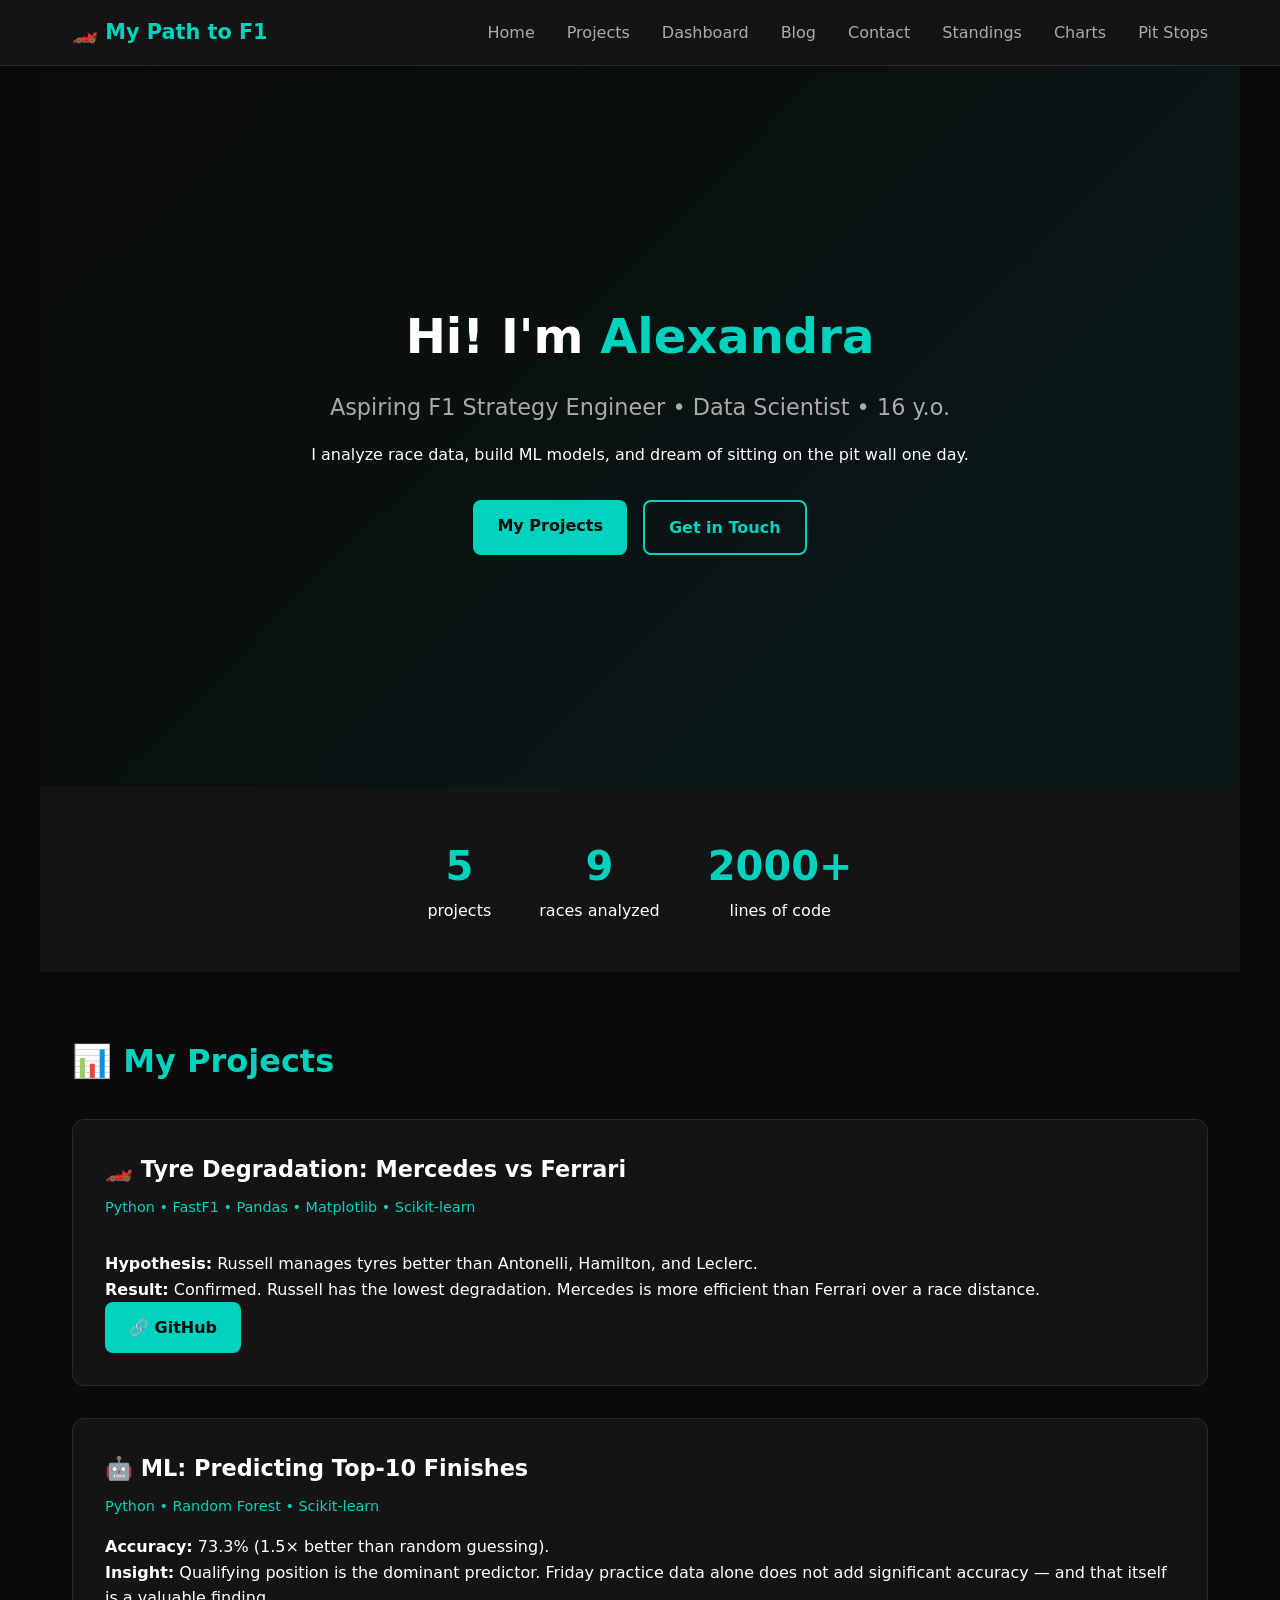
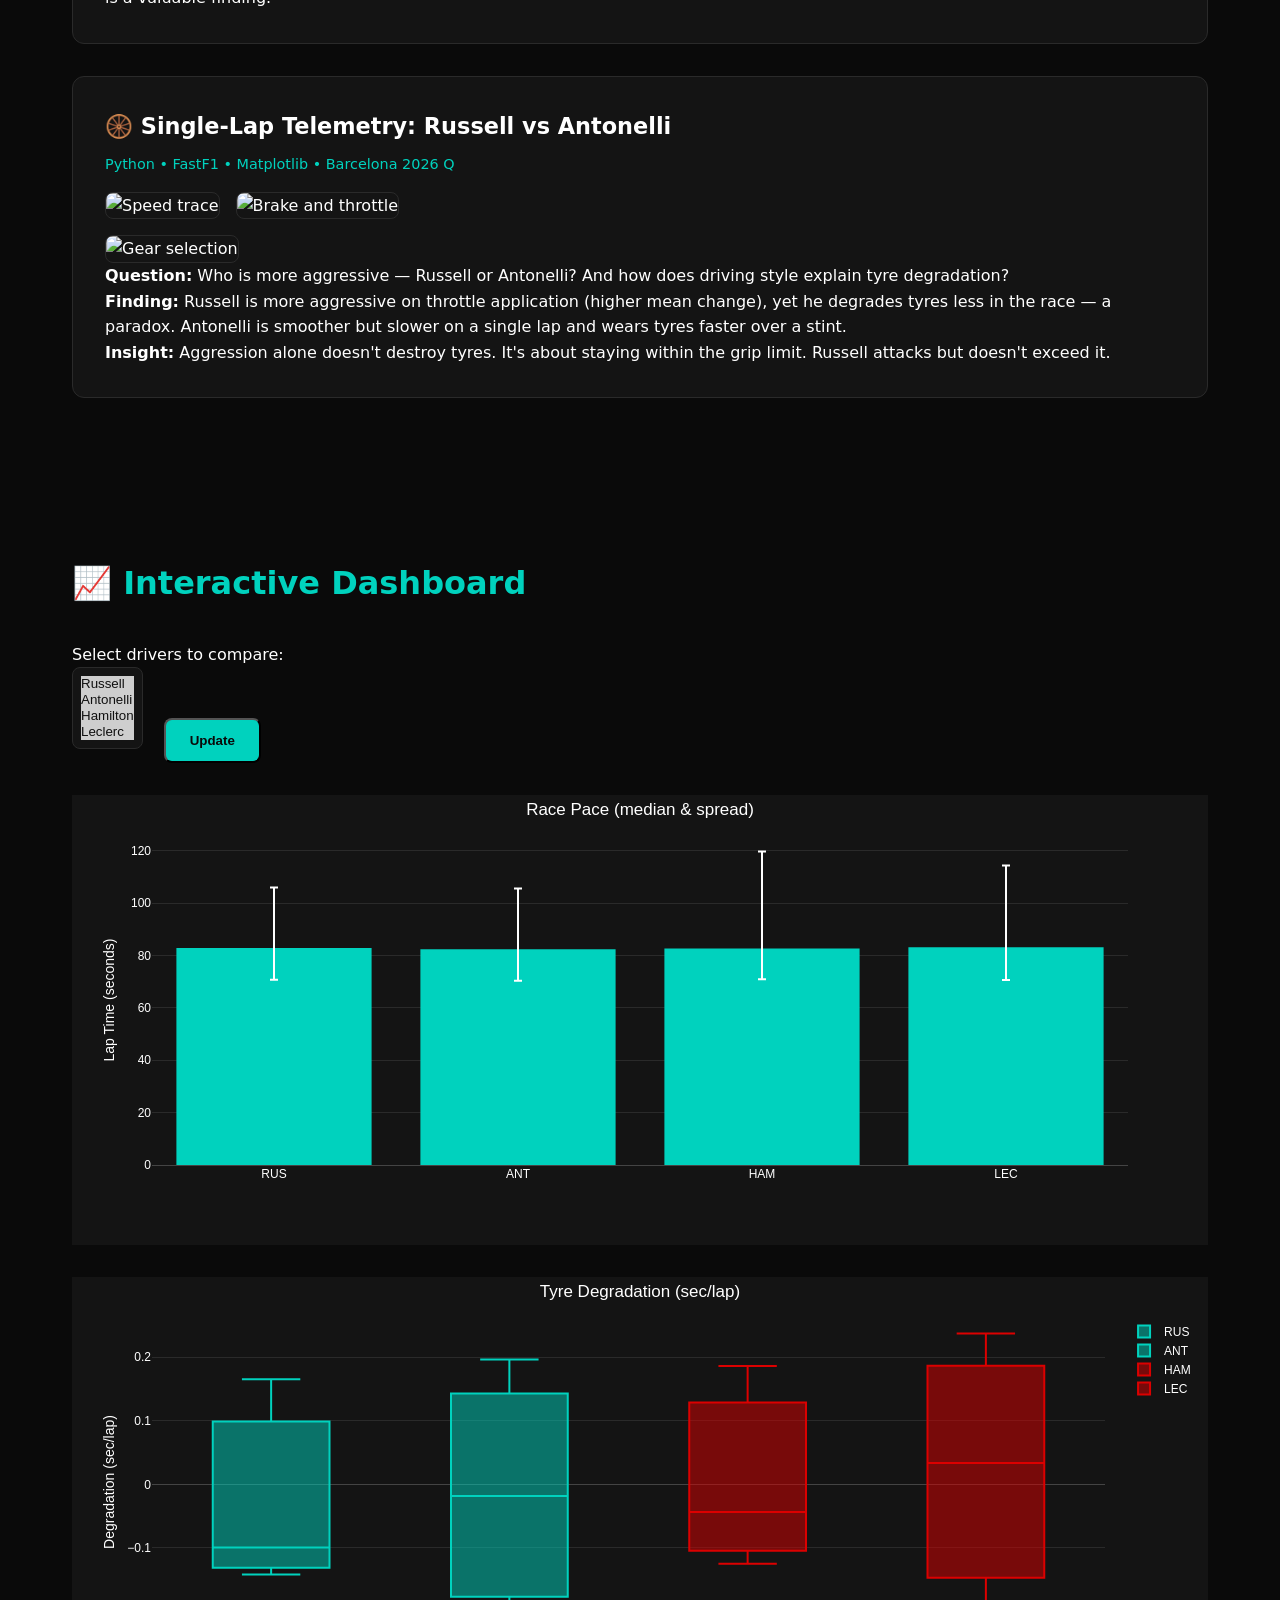
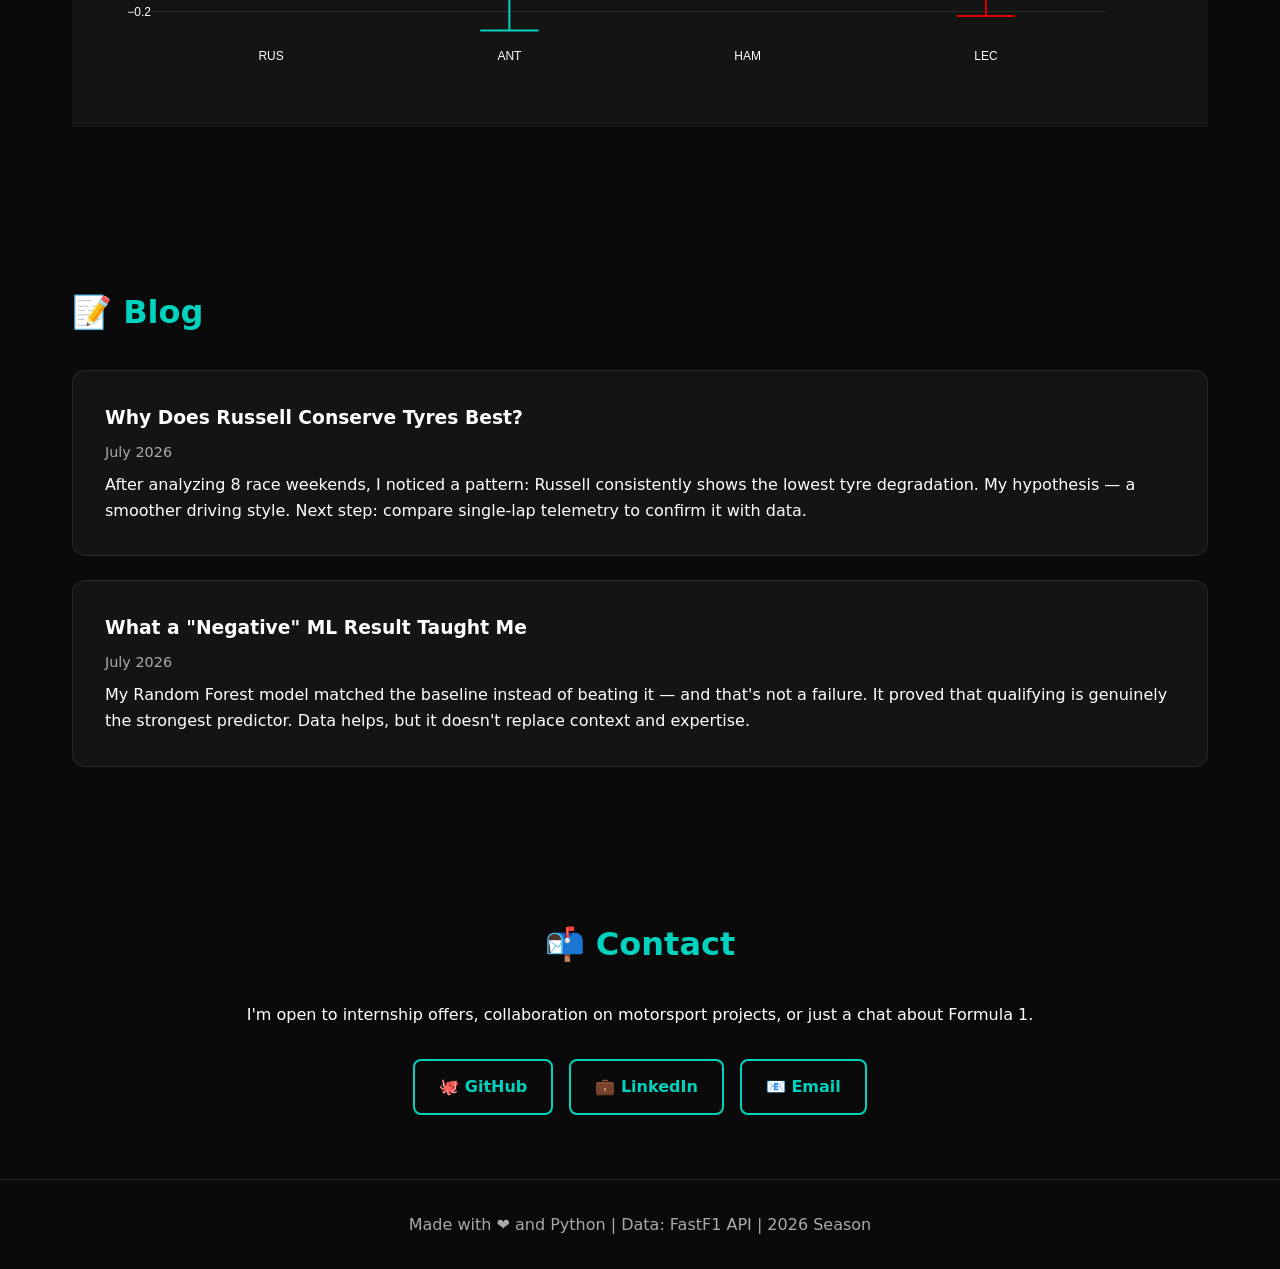
==== commit 4b3714b8: "Add files via upload" ====
--- a/index.html
+++ b/index.html
@@ -23,6 +23,7 @@
                 <li><a href="#contact">Contact</a></li>
                 <li><a href="standings.html">Standings</a></li>
                 <li><a href="charts.html">Charts</a></li>
+                <li><a href="pitstop.html">Pit Stops</a></li>
             </ul>
         </div>
     </nav>
@@ -44,7 +45,7 @@
     <section id="stats">
         <div class="stat"><span class="stat-number">5</span> projects</div>
         <div class="stat"><span class="stat-number">9</span> races analyzed</div>
-        <div class="stat"><span class="stat-number">1000+</span> lines of code</div>
+        <div class="stat"><span class="stat-number">2000+</span> lines of code</div>
     </section>
 
     <!-- Projects -->
--- a/style.css
+++ b/style.css
@@ -291,4 +291,130 @@
     .project-img {
         max-width: 100%;
     }
-}+}
+/* ─── АДАПТИВНОСТЬ ДЛЯ ТЕЛЕФОНОВ ─── */
+@media (max-width: 768px) {
+    /* Навигация */
+    .nav-container {
+        flex-direction: column;
+        gap: 0.5rem;
+        padding: 0.5rem 1rem;
+    }
+    nav ul {
+        flex-wrap: wrap;
+        justify-content: center;
+        gap: 0.8rem;
+    }
+    nav a {
+        font-size: 0.85rem;
+    }
+    .logo {
+        font-size: 1rem;
+    }
+
+    /* Hero */
+    #hero {
+        min-height: 60vh;
+        padding: 2rem 1rem;
+    }
+    #hero h1 {
+        font-size: 1.8rem;
+    }
+    .subtitle {
+        font-size: 1rem;
+    }
+    .hero-buttons {
+        flex-direction: column;
+        align-items: center;
+    }
+
+    /* Статистика */
+    #stats {
+        gap: 1.5rem;
+        padding: 2rem 1rem;
+    }
+    .stat-number {
+        font-size: 1.8rem;
+    }
+
+    /* Секции */
+    section {
+        padding: 2rem 1rem;
+    }
+    h2 {
+        font-size: 1.5rem;
+    }
+
+    /* Проекты */
+    .project-images {
+        flex-direction: column;
+    }
+    .project-img {
+        max-width: 100%;
+    }
+
+    /* Таблицы */
+    table {
+        font-size: 0.75rem;
+    }
+    th, td {
+        padding: 0.5rem 0.4rem;
+    }
+    .standings-container {
+        flex-direction: column;
+    }
+
+    /* Графики */
+    .chart-container {
+        padding: 1rem;
+    }
+    .js-plotly-plot {
+        max-width: 100% !important;
+    }
+
+    /* Карточки пилотов */
+    .driver-card {
+        flex-direction: column;
+        text-align: center;
+    }
+    .driver-number {
+        font-size: 1.5rem;
+    }
+
+    /* Контакты */
+    .contact-links {
+        flex-direction: column;
+        align-items: center;
+    }
+
+    /* Кнопки */
+    .btn {
+        padding: 0.6rem 1rem;
+        font-size: 0.9rem;
+        width: 100%;
+        text-align: center;
+    }
+}
+
+/* ─── ДЛЯ ОЧЕНЬ МАЛЕНЬКИХ ЭКРАНОВ ─── */
+@media (max-width: 480px) {
+    #hero h1 {
+        font-size: 1.4rem;
+    }
+    nav ul {
+        gap: 0.5rem;
+    }
+    nav a {
+        font-size: 0.75rem;
+    }
+    #stats {
+        flex-direction: column;
+        gap: 1rem;
+    }
+    table {
+        font-size: 0.65rem;
+    }
+    th, td {
+        padding: 0.3rem 0.2rem;
+    }
+}
